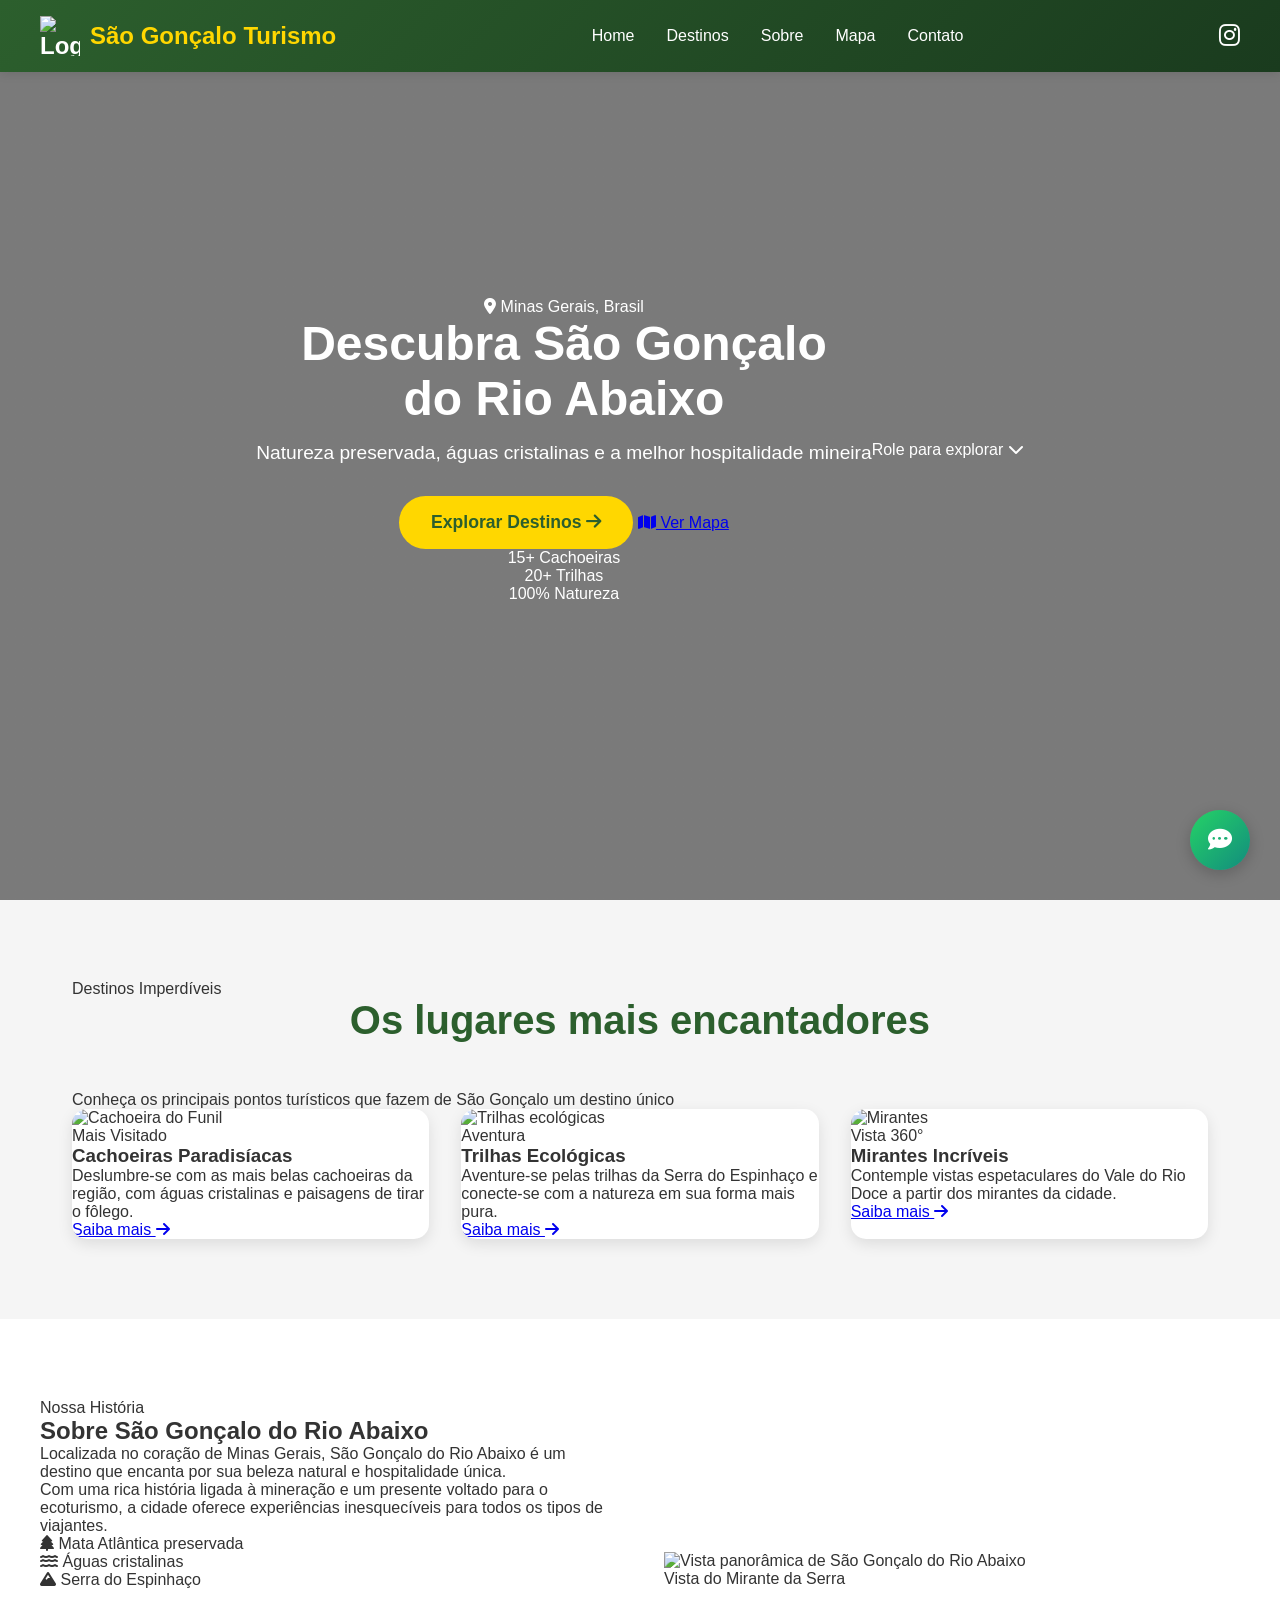
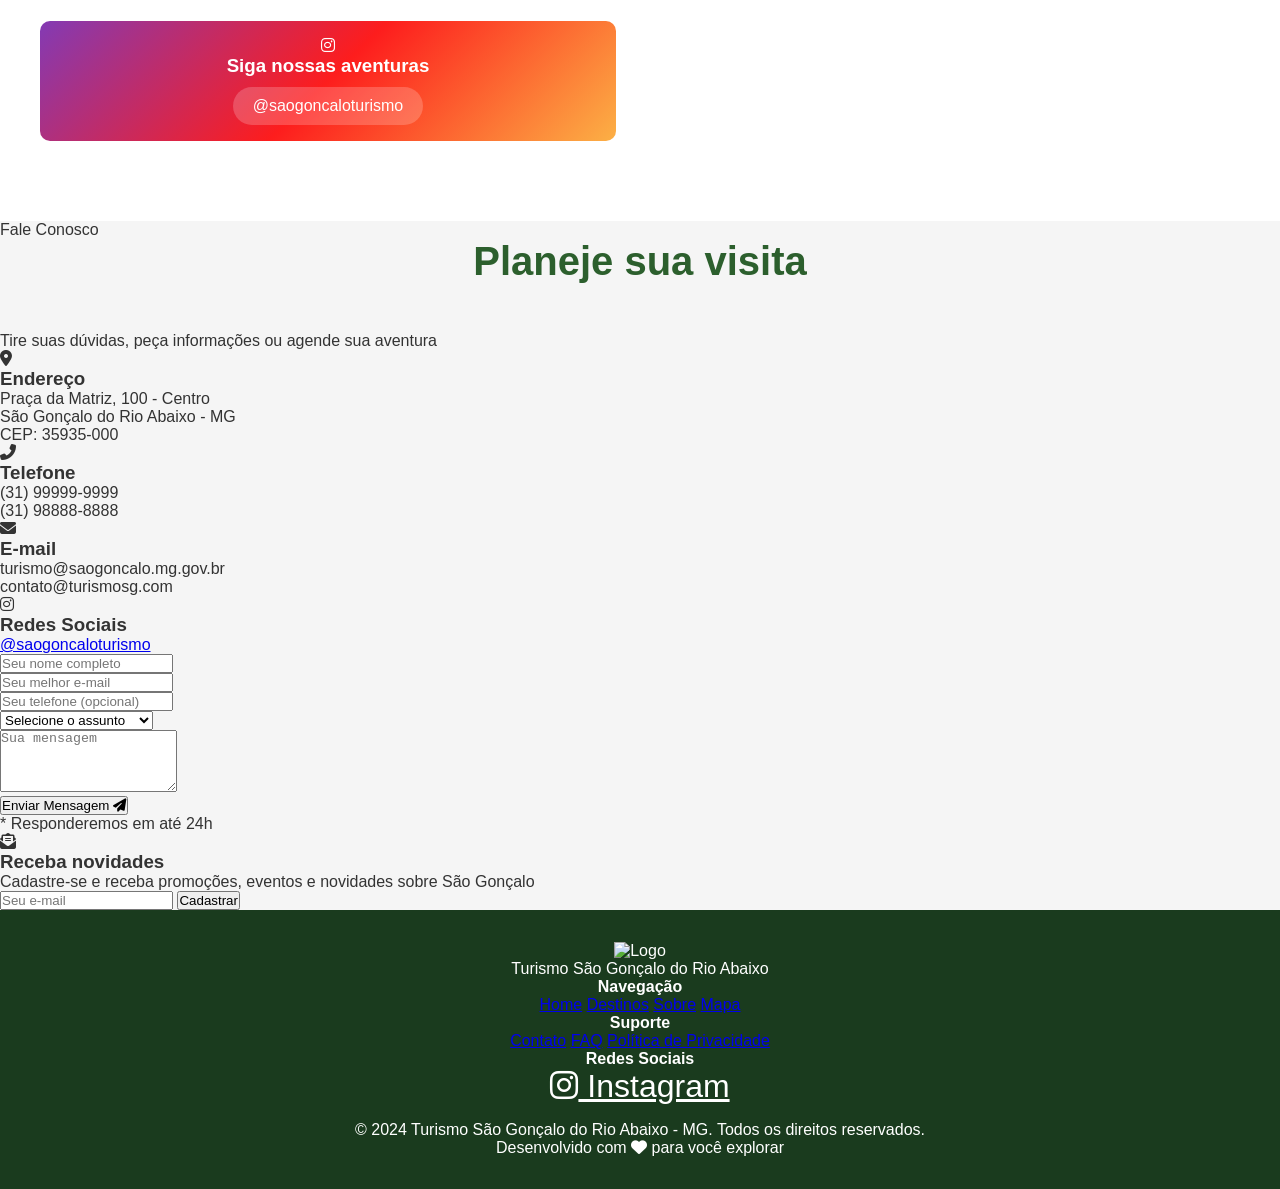
==== index.htm @ 4ec66dd4 "Add files via upload" ====
<!DOCTYPE html>
<html lang="pt-br">
<head>
    <meta charset="UTF-8">
    <meta name="viewport" content="width=device-width, initial-scale=1.0, viewport-fit=cover">
    
    <!-- SEO - Meta Tags -->
    <title>São Gonçalo do Rio Abaixo - Turismo, Natureza e Aventura em Minas Gerais</title>
    <meta name="description" content="Descubra São Gonçalo do Rio Abaixo - um paraíso escondido em Minas Gerais com cachoeiras cristalinas, trilhas ecológicas e hospitalidade mineira. Planeje sua visita!">
    <meta name="keywords" content="São Gonçalo do Rio Abaixo, turismo Minas Gerais, cachoeiras, ecoturismo, Serra do Espinhaço">
    <meta name="author" content="Turismo São Gonçalo">
    <meta name="robots" content="index, follow">
    
    <!-- Open Graph / Facebook -->
    <meta property="og:type" content="website">
    <meta property="og:url" content="https://turismo.saogoncalo.mg.gov.br">
    <meta property="og:title" content="São Gonçalo do Rio Abaixo - Turismo Oficial">
    <meta property="og:description" content="Descubra as belezas naturais de São Gonçalo do Rio Abaixo">
    <meta property="og:image" content="images/og-image.jpg">
    
    <!-- Twitter -->
    <meta property="twitter:card" content="summary_large_image">
    <meta property="twitter:url" content="https://turismo.saogoncalo.mg.gov.br">
    <meta property="twitter:title" content="São Gonçalo do Rio Abaixo - Turismo Oficial">
    <meta property="twitter:description" content="Descubra as belezas naturais de São Gonçalo do Rio Abaixo">
    <meta property="twitter:image" content="images/og-image.jpg">
    
    <!-- Preload de recursos importantes -->
    <link rel="preload" href="css/style.css" as="style">
    <link rel="preload" href="images/banner-principal.jpg" as="image">
    <link rel="preload" href="images/logo.png" as="image">
    
    <!-- CSS -->
    <link rel="stylesheet" href="css/style.css">
    
    <!-- Font Awesome -->
    <link rel="stylesheet" href="https://cdnjs.cloudflare.com/ajax/libs/font-awesome/6.4.0/css/all.min.css">
    
    <!-- Favicon -->
    <link rel="icon" type="image/png" href="images/favicon.png">
    <link rel="apple-touch-icon" href="images/apple-touch-icon.png">
    
    <!-- Prefetch para página de mapa -->
    <link rel="prefetch" href="pages/mapa.html">
</head>
<body>

    <!-- ========== BOTÃO DO CHAT BOT ========== -->
    <button id="chatButton" class="chat-button" aria-label="Abrir chat de atendimento" title="Atendimento Turístico">
        <i class="fas fa-comment-dots" aria-hidden="true"></i>
        <span class="notification-badge" id="chatNotification" style="display: none;">1</span>
    </button>

    <!-- ========== MODAL DO CHAT ========== -->
    <div id="chatModal" class="chat-modal" role="dialog" aria-label="Chat de atendimento turístico" aria-hidden="true">
        <div class="chat-container">
            <div class="chat-header">
                <h3>
                    <i class="fas fa-headset" aria-hidden="true"></i>
                    Atendimento Turístico
                </h3>
                <button class="close-chat" aria-label="Fechar chat">&times;</button>
            </div>
            <div class="chat-messages" id="chatMessages">
                <div class="message bot">
                    <div class="message-avatar">
                        <i class="fas fa-robot"></i>
                    </div>
                    <div class="message-content">
                        <strong>Assistente Turístico</strong>
                        <p>Olá! 👋 Sou o assistente virtual de turismo de São Gonçalo do Rio Abaixo.</p>
                        <p>Posso ajudar com:<br>
                        🏞️ Cachoeiras<br>
                        🥾 Trilhas<br>
                        🏨 Hospedagem<br>
                        🗺️ Mapa interativo<br>
                        📍 Eventos locais</p>
                        <p>Como posso ajudar você hoje?</p>
                    </div>
                </div>
            </div>
            <div class="chat-input">
                <input type="text" id="chatInput" placeholder="Digite sua mensagem..." aria-label="Digite sua mensagem">
                <button id="sendMessage" aria-label="Enviar mensagem">
                    <i class="fas fa-paper-plane" aria-hidden="true"></i>
                </button>
            </div>
        </div>
    </div>

    <!-- ========== NAVBAR ========== -->
    <nav class="navbar" aria-label="Menu principal">
        <div class="nav-container">
            <div class="logo">
                <img src="images/logo.png" alt="Logo São Gonçalo Turismo" class="logo-img" width="40" height="40" loading="eager">
                <span>São Gonçalo <span>Turismo</span></span>
            </div>
            <div class="nav-links">
                <a href="#home" aria-label="Ir para início">Home</a>
                <a href="#destinos" aria-label="Ver destinos turísticos">Destinos</a>
                <a href="#sobre" aria-label="Sobre a cidade">Sobre</a>
                <a href="pages/mapa.html" aria-label="Ver mapa interativo">Mapa</a>
                <a href="#contato" aria-label="Entrar em contato">Contato</a>
            </div>
            <a href="https://www.instagram.com/saogoncaloturismo" target="_blank" rel="noopener noreferrer" class="instagram-link" aria-label="Instagram">
                <i class="fab fa-instagram" aria-hidden="true"></i>
            </a>
        </div>
    </nav>

    <!-- ========== HERO SECTION ========== -->
    <section id="home" class="hero">
        <div class="hero-overlay"></div>
        <div class="hero-content">
            <div class="hero-badge">
                <i class="fas fa-map-marker-alt"></i> Minas Gerais, Brasil
            </div>
            <h1>Descubra São Gonçalo <br><span class="highlight">do Rio Abaixo</span></h1>
            <p>Natureza preservada, águas cristalinas e a melhor hospitalidade mineira</p>
            <div class="hero-buttons">
                <button class="cta-button" onclick="document.getElementById('destinos').scrollIntoView({behavior: 'smooth'})">
                    Explorar Destinos <i class="fas fa-arrow-right"></i>
                </button>
                <a href="pages/mapa.html" class="cta-button-secondary">
                    <i class="fas fa-map"></i> Ver Mapa
                </a>
            </div>
            <div class="hero-stats">
                <div class="stat">
                    <span class="stat-number">15+</span>
                    <span class="stat-label">Cachoeiras</span>
                </div>
                <div class="stat">
                    <span class="stat-number">20+</span>
                    <span class="stat-label">Trilhas</span>
                </div>
                <div class="stat">
                    <span class="stat-number">100%</span>
                    <span class="stat-label">Natureza</span>
                </div>
            </div>
        </div>
        <div class="scroll-indicator">
            <span>Role para explorar</span>
            <i class="fas fa-chevron-down"></i>
        </div>
    </section>

    <!-- ========== DESTINOS SECTION ========== -->
    <section id="destinos" class="destinos">
        <div class="section-header">
            <span class="section-subtitle">Destinos Imperdíveis</span>
            <h2 class="section-title">Os lugares mais <span class="highlight">encantadores</span></h2>
            <p class="section-description">Conheça os principais pontos turísticos que fazem de São Gonçalo um destino único</p>
        </div>
        <div class="cards-container">
            <div class="card" data-aos="fade-up">
                <div class="card-image">
                    <img src="images/cachoeira.jpg" alt="Cachoeira do Funil" loading="lazy">
                    <div class="card-badge">Mais Visitado</div>
                </div>
                <div class="card-content">
                    <h3>Cachoeiras Paradisíacas</h3>
                    <p>Deslumbre-se com as mais belas cachoeiras da região, com águas cristalinas e paisagens de tirar o fôlego.</p>
                    <div class="card-footer">
                        <a href="#" class="card-link">Saiba mais <i class="fas fa-arrow-right"></i></a>
                    </div>
                </div>
            </div>
            <div class="card" data-aos="fade-up" data-aos-delay="100">
                <div class="card-image">
                    <img src="images/trilha.jpg" alt="Trilhas ecológicas" loading="lazy">
                    <div class="card-badge">Aventura</div>
                </div>
                <div class="card-content">
                    <h3>Trilhas Ecológicas</h3>
                    <p>Aventure-se pelas trilhas da Serra do Espinhaço e conecte-se com a natureza em sua forma mais pura.</p>
                    <div class="card-footer">
                        <a href="#" class="card-link">Saiba mais <i class="fas fa-arrow-right"></i></a>
                    </div>
                </div>
            </div>
            <div class="card" data-aos="fade-up" data-aos-delay="200">
                <div class="card-image">
                    <img src="images/mirante.jpg" alt="Mirantes" loading="lazy">
                    <div class="card-badge">Vista 360°</div>
                </div>
                <div class="card-content">
                    <h3>Mirantes Incríveis</h3>
                    <p>Contemple vistas espetaculares do Vale do Rio Doce a partir dos mirantes da cidade.</p>
                    <div class="card-footer">
                        <a href="#" class="card-link">Saiba mais <i class="fas fa-arrow-right"></i></a>
                    </div>
                </div>
            </div>
        </div>
    </section>

    <!-- ========== SOBRE SECTION ========== -->
    <section id="sobre" class="sobre">
        <div class="sobre-container">
            <div class="sobre-content" data-aos="fade-right">
                <span class="section-subtitle">Nossa História</span>
                <h2>Sobre São Gonçalo <span class="highlight">do Rio Abaixo</span></h2>
                <p>Localizada no coração de Minas Gerais, São Gonçalo do Rio Abaixo é um destino que encanta por sua beleza natural e hospitalidade única.</p>
                <p>Com uma rica história ligada à mineração e um presente voltado para o ecoturismo, a cidade oferece experiências inesquecíveis para todos os tipos de viajantes.</p>
                <div class="sobre-features">
                    <div class="feature">
                        <i class="fas fa-tree"></i>
                        <span>Mata Atlântica preservada</span>
                    </div>
                    <div class="feature">
                        <i class="fas fa-water"></i>
                        <span>Águas cristalinas</span>
                    </div>
                    <div class="feature">
                        <i class="fas fa-mountain"></i>
                        <span>Serra do Espinhaço</span>
                    </div>
                </div>
                <div class="instagram-feed">
                    <i class="fab fa-instagram"></i>
                    <div>
                        <h3>Siga nossas aventuras</h3>
                        <a href="https://www.instagram.com/saogoncaloturismo" target="_blank" rel="noopener noreferrer" class="insta-follow">
                            @saogoncaloturismo
                        </a>
                    </div>
                </div>
            </div>
            <div class="sobre-image" data-aos="fade-left">
                <img src="images/sobre.jpg" alt="Vista panorâmica de São Gonçalo do Rio Abaixo" loading="lazy">
                <div class="image-caption">Vista do Mirante da Serra</div>
            </div>
        </div>
    </section>

    <!-- ========== CONTATO SECTION ========== -->
    <section id="contato" class="contato">
        <div class="section-header">
            <span class="section-subtitle">Fale Conosco</span>
            <h2 class="section-title">Planeje sua <span class="highlight">visita</span></h2>
            <p class="section-description">Tire suas dúvidas, peça informações ou agende sua aventura</p>
        </div>
        <div class="contato-grid">
            <div class="info-contato" data-aos="fade-right">
                <div class="info-card">
                    <i class="fas fa-map-marker-alt"></i>
                    <div>
                        <h3>Endereço</h3>
                        <p>Praça da Matriz, 100 - Centro<br>São Gonçalo do Rio Abaixo - MG<br>CEP: 35935-000</p>
                    </div>
                </div>
                <div class="info-card">
                    <i class="fas fa-phone-alt"></i>
                    <div>
                        <h3>Telefone</h3>
                        <p>(31) 99999-9999<br>(31) 98888-8888</p>
                    </div>
                </div>
                <div class="info-card">
                    <i class="fas fa-envelope"></i>
                    <div>
                        <h3>E-mail</h3>
                        <p>turismo@saogoncalo.mg.gov.br<br>contato@turismosg.com</p>
                    </div>
                </div>
                <div class="info-card">
                    <i class="fab fa-instagram"></i>
                    <div>
                        <h3>Redes Sociais</h3>
                        <a href="https://www.instagram.com/saogoncaloturismo" target="_blank" rel="noopener noreferrer">@saogoncaloturismo</a>
                    </div>
                </div>
            </div>
            <form class="contato-form" id="contactForm" data-aos="fade-left">
                <div class="form-group">
                    <input type="text" id="nome" placeholder="Seu nome completo" required aria-label="Seu nome">
                </div>
                <div class="form-group">
                    <input type="email" id="email" placeholder="Seu melhor e-mail" required aria-label="Seu e-mail">
                </div>
                <div class="form-group">
                    <input type="tel" id="telefone" placeholder="Seu telefone (opcional)" aria-label="Seu telefone">
                </div>
                <div class="form-group">
                    <select id="assunto" aria-label="Assunto da mensagem">
                        <option value="">Selecione o assunto</option>
                        <option value="informacoes">Informações turísticas</option>
                        <option value="hospedagem">Hospedagem</option>
                        <option value="eventos">Eventos</option>
                        <option value="outros">Outros</option>
                    </select>
                </div>
                <div class="form-group">
                    <textarea id="mensagem" rows="4" placeholder="Sua mensagem" required aria-label="Sua mensagem"></textarea>
                </div>
                <button type="submit" class="submit-btn">
                    Enviar Mensagem <i class="fas fa-paper-plane"></i>
                </button>
                <p class="form-note">* Responderemos em até 24h</p>
            </form>
        </div>
    </section>

    <!-- ========== NEWSLETTER SECTION ========== -->
    <section class="newsletter">
        <div class="newsletter-container">
            <div class="newsletter-content">
                <i class="fas fa-envelope-open-text"></i>
                <h3>Receba novidades</h3>
                <p>Cadastre-se e receba promoções, eventos e novidades sobre São Gonçalo</p>
                <form id="newsletterForm" class="newsletter-form">
                    <input type="email" placeholder="Seu e-mail" required>
                    <button type="submit">Cadastrar</button>
                </form>
            </div>
        </div>
    </section>

    <!-- ========== FOOTER ========== -->
    <footer class="footer">
        <div class="footer-container">
            <div class="footer-brand">
                <img src="images/logo.png" alt="Logo" class="footer-logo">
                <p>Turismo São Gonçalo do Rio Abaixo</p>
            </div>
            <div class="footer-links">
                <div class="footer-column">
                    <h4>Navegação</h4>
                    <a href="#home">Home</a>
                    <a href="#destinos">Destinos</a>
                    <a href="#sobre">Sobre</a>
                    <a href="pages/mapa.html">Mapa</a>
                </div>
                <div class="footer-column">
                    <h4>Suporte</h4>
                    <a href="#contato">Contato</a>
                    <a href="#">FAQ</a>
                    <a href="#">Política de Privacidade</a>
                </div>
                <div class="footer-column">
                    <h4>Redes Sociais</h4>
                    <div class="social-links">
                        <a href="https://www.instagram.com/saogoncaloturismo" target="_blank" rel="noopener noreferrer">
                            <i class="fab fa-instagram"></i> Instagram
                        </a>
                    </div>
                </div>
            </div>
        </div>
        <div class="footer-bottom">
            <p>&copy; 2024 Turismo São Gonçalo do Rio Abaixo - MG. Todos os direitos reservados.</p>
            <p>Desenvolvido com <i class="fas fa-heart"></i> para você explorar</p>
        </div>
    </footer>

    <!-- Scripts -->
    <script src="js/main.js"></script>
    <script src="js/chat.js"></script>
    
    <!-- Adiciona suporte para animações -->
    <script>
        // Simple AOS implementation
        const observerOptions = {
            threshold: 0.1,
            rootMargin: '0px 0px -50px 0px'
        };
        
        const observer = new IntersectionObserver((entries) => {
            entries.forEach(entry => {
                if(entry.isIntersecting) {
                    entry.target.classList.add('animated');
                    observer.unobserve(entry.target);
                }
            });
        }, observerOptions);
        
        document.querySelectorAll('[data-aos]').forEach(el => {
            observer.observe(el);
        });
    </script>
</body>
</html>
---- css/style.css ----
* {
    margin: 0;
    padding: 0;
    box-sizing: border-box;
}

body {
    font-family: 'Segoe UI', Tahoma, Geneva, Verdana, sans-serif;
    background-color: #f5f5f5;
    color: #333;
}

/* Botão Chat */
.chat-button {
    position: fixed;
    bottom: 30px;
    right: 30px;
    width: 60px;
    height: 60px;
    border-radius: 50%;
    background: linear-gradient(135deg, #25d366, #128c7e);
    border: none;
    cursor: pointer;
    box-shadow: 0 4px 15px rgba(0,0,0,0.2);
    z-index: 1000;
    transition: transform 0.3s;
    color: white;
    font-size: 24px;
}

.chat-button:hover {
    transform: scale(1.1);
}

/* Modal Chat */
.chat-modal {
    display: none;
    position: fixed;
    bottom: 100px;
    right: 30px;
    width: 350px;
    height: 500px;
    background: white;
    border-radius: 15px;
    box-shadow: 0 5px 25px rgba(0,0,0,0.2);
    z-index: 1001;
    flex-direction: column;
    overflow: hidden;
}

.chat-modal.active {
    display: flex;
}

.chat-container {
    display: flex;
    flex-direction: column;
    height: 100%;
}

.chat-header {
    background: linear-gradient(135deg, #2c5f2d, #1a3b1e);
    color: white;
    padding: 15px;
    display: flex;
    justify-content: space-between;
    align-items: center;
}

.close-chat {
    background: none;
    border: none;
    color: white;
    font-size: 24px;
    cursor: pointer;
}

.chat-messages {
    flex: 1;
    padding: 15px;
    overflow-y: auto;
    background: #f9f9f9;
}

.message {
    margin-bottom: 10px;
    padding: 10px;
    border-radius: 10px;
    max-width: 80%;
}

.message.bot {
    background: #e3f2fd;
    align-self: flex-start;
}

.message.user {
    background: #2c5f2d;
    color: white;
    align-self: flex-end;
    margin-left: auto;
}

.chat-input {
    padding: 15px;
    display: flex;
    gap: 10px;
    border-top: 1px solid #ddd;
}

.chat-input input {
    flex: 1;
    padding: 10px;
    border: 1px solid #ddd;
    border-radius: 5px;
}

.chat-input button {
    background: #2c5f2d;
    color: white;
    border: none;
    padding: 10px 15px;
    border-radius: 5px;
    cursor: pointer;
}

/* Navbar */
.navbar {
    background: linear-gradient(135deg, #2c5f2d, #1a3b1e);
    padding: 1rem 2rem;
    position: fixed;
    width: 100%;
    top: 0;
    z-index: 1000;
    box-shadow: 0 2px 10px rgba(0,0,0,0.1);
}

.nav-container {
    max-width: 1200px;
    margin: 0 auto;
    display: flex;
    justify-content: space-between;
    align-items: center;
}

.logo {
    display: flex;
    align-items: center;
    gap: 10px;
    color: white;
    font-size: 1.5rem;
    font-weight: bold;
}

.logo-img {
    height: 40px;
    width: auto;
}

.logo span {
    color: #ffd700;
}

.nav-links {
    display: flex;
    gap: 2rem;
}

.nav-links a {
    color: white;
    text-decoration: none;
    transition: color 0.3s;
}

.nav-links a:hover {
    color: #ffd700;
}

.instagram-link {
    color: white;
    font-size: 1.5rem;
    transition: color 0.3s;
}

.instagram-link:hover {
    color: #e4405f;
}

/* Hero Section */
.hero {
    height: 100vh;
    background: linear-gradient(rgba(0,0,0,0.5), rgba(0,0,0,0.5)), url('../images/banner-principal.jpg');
    background-size: cover;
    background-position: center;
    display: flex;
    align-items: center;
    justify-content: center;
    text-align: center;
    color: white;
}

.hero-content h1 {
    font-size: 3rem;
    margin-bottom: 1rem;
    animation: fadeInUp 1s;
}

.hero-content p {
    font-size: 1.2rem;
    margin-bottom: 2rem;
    animation: fadeInUp 1s 0.3s backwards;
}

.cta-button {
    background-color: #ffd700;
    color: #2c5f2d;
    padding: 1rem 2rem;
    border: none;
    border-radius: 50px;
    font-size: 1.1rem;
    font-weight: bold;
    cursor: pointer;
    transition: transform 0.3s;
    animation: fadeInUp 1s 0.6s backwards;
}

.cta-button:hover {
    transform: scale(1.05);
}

/* Destinos Section */
.destinos {
    padding: 5rem 2rem;
    max-width: 1200px;
    margin: 0 auto;
}

.section-title {
    text-align: center;
    font-size: 2.5rem;
    margin-bottom: 3rem;
    color: #2c5f2d;
}

.cards-container {
    display: grid;
    grid-template-columns: repeat(auto-fit, minmax(300px, 1fr));
    gap: 2rem;
}

.card {
    background: white;
    border-radius: 15px;
    overflow: hidden;
    box-shadow: 0 5px 15px rgba(0,0,0,0.1);
    transition: transform 0.3s;
}

.card:hover {
    transform: translateY(-5px);
}

.card img {
    width: 100%;
    height: 200px;
    object-fit: cover;
}

/* Sobre Section */
.sobre {
    background-color: #fff;
    padding: 5rem 2rem;
}

.sobre-container {
    max-width: 1200px;
    margin: 0 auto;
    display: grid;
    grid-template-columns: 1fr 1fr;
    gap: 3rem;
    align-items: center;
}

.instagram-feed {
    margin-top: 2rem;
    padding: 1rem;
    background: linear-gradient(135deg, #833ab4, #fd1d1d, #fcb045);
    border-radius: 10px;
    color: white;
    text-align: center;
}

.insta-follow {
    display: inline-block;
    color: white;
    text-decoration: none;
    padding: 10px 20px;
    background: rgba(255,255,255,0.2);
    border-radius: 50px;
    margin-top: 10px;
    transition: all 0.3s;
}

.insta-follow:hover {
    background: rgba(255,255,255,0.3);
    transform: scale(1.05);
}

/* Footer */
.footer {
    background-color: #1a3b1e;
    color: white;
    text-align: center;
    padding: 2rem;
}

.social-links {
    margin-bottom: 1rem;
}

.social-links a {
    color: white;
    font-size: 2rem;
    margin: 0 10px;
    transition: color 0.3s;
}

.social-links a:hover {
    color: #e4405f;
}

/* Animações */
@keyframes fadeInUp {
    from {
        opacity: 0;
        transform: translateY(30px);
    }
    to {
        opacity: 1;
        transform: translateY(0);
    }
}

/* Responsive */
@media (max-width: 768px) {
    .nav-links {
        display: none;
    }
    
    .hero-content h1 {
        font-size: 2rem;
    }
    
    .sobre-container {
        grid-template-columns: 1fr;
    }
    
    .cards-container {
        grid-template-columns: 1fr;
    }
    
    .chat-modal {
        width: 90%;
        right: 5%;
        left: 5%;
    }
}
---- css/style.css ----
* {
    margin: 0;
    padding: 0;
    box-sizing: border-box;
}

body {
    font-family: 'Segoe UI', Tahoma, Geneva, Verdana, sans-serif;
    background-color: #f5f5f5;
    color: #333;
}

/* Botão Chat */
.chat-button {
    position: fixed;
    bottom: 30px;
    right: 30px;
    width: 60px;
    height: 60px;
    border-radius: 50%;
    background: linear-gradient(135deg, #25d366, #128c7e);
    border: none;
    cursor: pointer;
    box-shadow: 0 4px 15px rgba(0,0,0,0.2);
    z-index: 1000;
    transition: transform 0.3s;
    color: white;
    font-size: 24px;
}

.chat-button:hover {
    transform: scale(1.1);
}

/* Modal Chat */
.chat-modal {
    display: none;
    position: fixed;
    bottom: 100px;
    right: 30px;
    width: 350px;
    height: 500px;
    background: white;
    border-radius: 15px;
    box-shadow: 0 5px 25px rgba(0,0,0,0.2);
    z-index: 1001;
    flex-direction: column;
    overflow: hidden;
}

.chat-modal.active {
    display: flex;
}

.chat-container {
    display: flex;
    flex-direction: column;
    height: 100%;
}

.chat-header {
    background: linear-gradient(135deg, #2c5f2d, #1a3b1e);
    color: white;
    padding: 15px;
    display: flex;
    justify-content: space-between;
    align-items: center;
}

.close-chat {
    background: none;
    border: none;
    color: white;
    font-size: 24px;
    cursor: pointer;
}

.chat-messages {
    flex: 1;
    padding: 15px;
    overflow-y: auto;
    background: #f9f9f9;
}

.message {
    margin-bottom: 10px;
    padding: 10px;
    border-radius: 10px;
    max-width: 80%;
}

.message.bot {
    background: #e3f2fd;
    align-self: flex-start;
}

.message.user {
    background: #2c5f2d;
    color: white;
    align-self: flex-end;
    margin-left: auto;
}

.chat-input {
    padding: 15px;
    display: flex;
    gap: 10px;
    border-top: 1px solid #ddd;
}

.chat-input input {
    flex: 1;
    padding: 10px;
    border: 1px solid #ddd;
    border-radius: 5px;
}

.chat-input button {
    background: #2c5f2d;
    color: white;
    border: none;
    padding: 10px 15px;
    border-radius: 5px;
    cursor: pointer;
}

/* Navbar */
.navbar {
    background: linear-gradient(135deg, #2c5f2d, #1a3b1e);
    padding: 1rem 2rem;
    position: fixed;
    width: 100%;
    top: 0;
    z-index: 1000;
    box-shadow: 0 2px 10px rgba(0,0,0,0.1);
}

.nav-container {
    max-width: 1200px;
    margin: 0 auto;
    display: flex;
    justify-content: space-between;
    align-items: center;
}

.logo {
    display: flex;
    align-items: center;
    gap: 10px;
    color: white;
    font-size: 1.5rem;
    font-weight: bold;
}

.logo-img {
    height: 40px;
    width: auto;
}

.logo span {
    color: #ffd700;
}

.nav-links {
    display: flex;
    gap: 2rem;
}

.nav-links a {
    color: white;
    text-decoration: none;
    transition: color 0.3s;
}

.nav-links a:hover {
    color: #ffd700;
}

.instagram-link {
    color: white;
    font-size: 1.5rem;
    transition: color 0.3s;
}

.instagram-link:hover {
    color: #e4405f;
}

/* Hero Section */
.hero {
    height: 100vh;
    background: linear-gradient(rgba(0,0,0,0.5), rgba(0,0,0,0.5)), url('../images/banner-principal.jpg');
    background-size: cover;
    background-position: center;
    display: flex;
    align-items: center;
    justify-content: center;
    text-align: center;
    color: white;
}

.hero-content h1 {
    font-size: 3rem;
    margin-bottom: 1rem;
    animation: fadeInUp 1s;
}

.hero-content p {
    font-size: 1.2rem;
    margin-bottom: 2rem;
    animation: fadeInUp 1s 0.3s backwards;
}

.cta-button {
    background-color: #ffd700;
    color: #2c5f2d;
    padding: 1rem 2rem;
    border: none;
    border-radius: 50px;
    font-size: 1.1rem;
    font-weight: bold;
    cursor: pointer;
    transition: transform 0.3s;
    animation: fadeInUp 1s 0.6s backwards;
}

.cta-button:hover {
    transform: scale(1.05);
}

/* Destinos Section */
.destinos {
    padding: 5rem 2rem;
    max-width: 1200px;
    margin: 0 auto;
}

.section-title {
    text-align: center;
    font-size: 2.5rem;
    margin-bottom: 3rem;
    color: #2c5f2d;
}

.cards-container {
    display: grid;
    grid-template-columns: repeat(auto-fit, minmax(300px, 1fr));
    gap: 2rem;
}

.card {
    background: white;
    border-radius: 15px;
    overflow: hidden;
    box-shadow: 0 5px 15px rgba(0,0,0,0.1);
    transition: transform 0.3s;
}

.card:hover {
    transform: translateY(-5px);
}

.card img {
    width: 100%;
    height: 200px;
    object-fit: cover;
}

/* Sobre Section */
.sobre {
    background-color: #fff;
    padding: 5rem 2rem;
}

.sobre-container {
    max-width: 1200px;
    margin: 0 auto;
    display: grid;
    grid-template-columns: 1fr 1fr;
    gap: 3rem;
    align-items: center;
}

.instagram-feed {
    margin-top: 2rem;
    padding: 1rem;
    background: linear-gradient(135deg, #833ab4, #fd1d1d, #fcb045);
    border-radius: 10px;
    color: white;
    text-align: center;
}

.insta-follow {
    display: inline-block;
    color: white;
    text-decoration: none;
    padding: 10px 20px;
    background: rgba(255,255,255,0.2);
    border-radius: 50px;
    margin-top: 10px;
    transition: all 0.3s;
}

.insta-follow:hover {
    background: rgba(255,255,255,0.3);
    transform: scale(1.05);
}

/* Footer */
.footer {
    background-color: #1a3b1e;
    color: white;
    text-align: center;
    padding: 2rem;
}

.social-links {
    margin-bottom: 1rem;
}

.social-links a {
    color: white;
    font-size: 2rem;
    margin: 0 10px;
    transition: color 0.3s;
}

.social-links a:hover {
    color: #e4405f;
}

/* Animações */
@keyframes fadeInUp {
    from {
        opacity: 0;
        transform: translateY(30px);
    }
    to {
        opacity: 1;
        transform: translateY(0);
    }
}

/* Responsive */
@media (max-width: 768px) {
    .nav-links {
        display: none;
    }
    
    .hero-content h1 {
        font-size: 2rem;
    }
    
    .sobre-container {
        grid-template-columns: 1fr;
    }
    
    .cards-container {
        grid-template-columns: 1fr;
    }
    
    .chat-modal {
        width: 90%;
        right: 5%;
        left: 5%;
    }
}
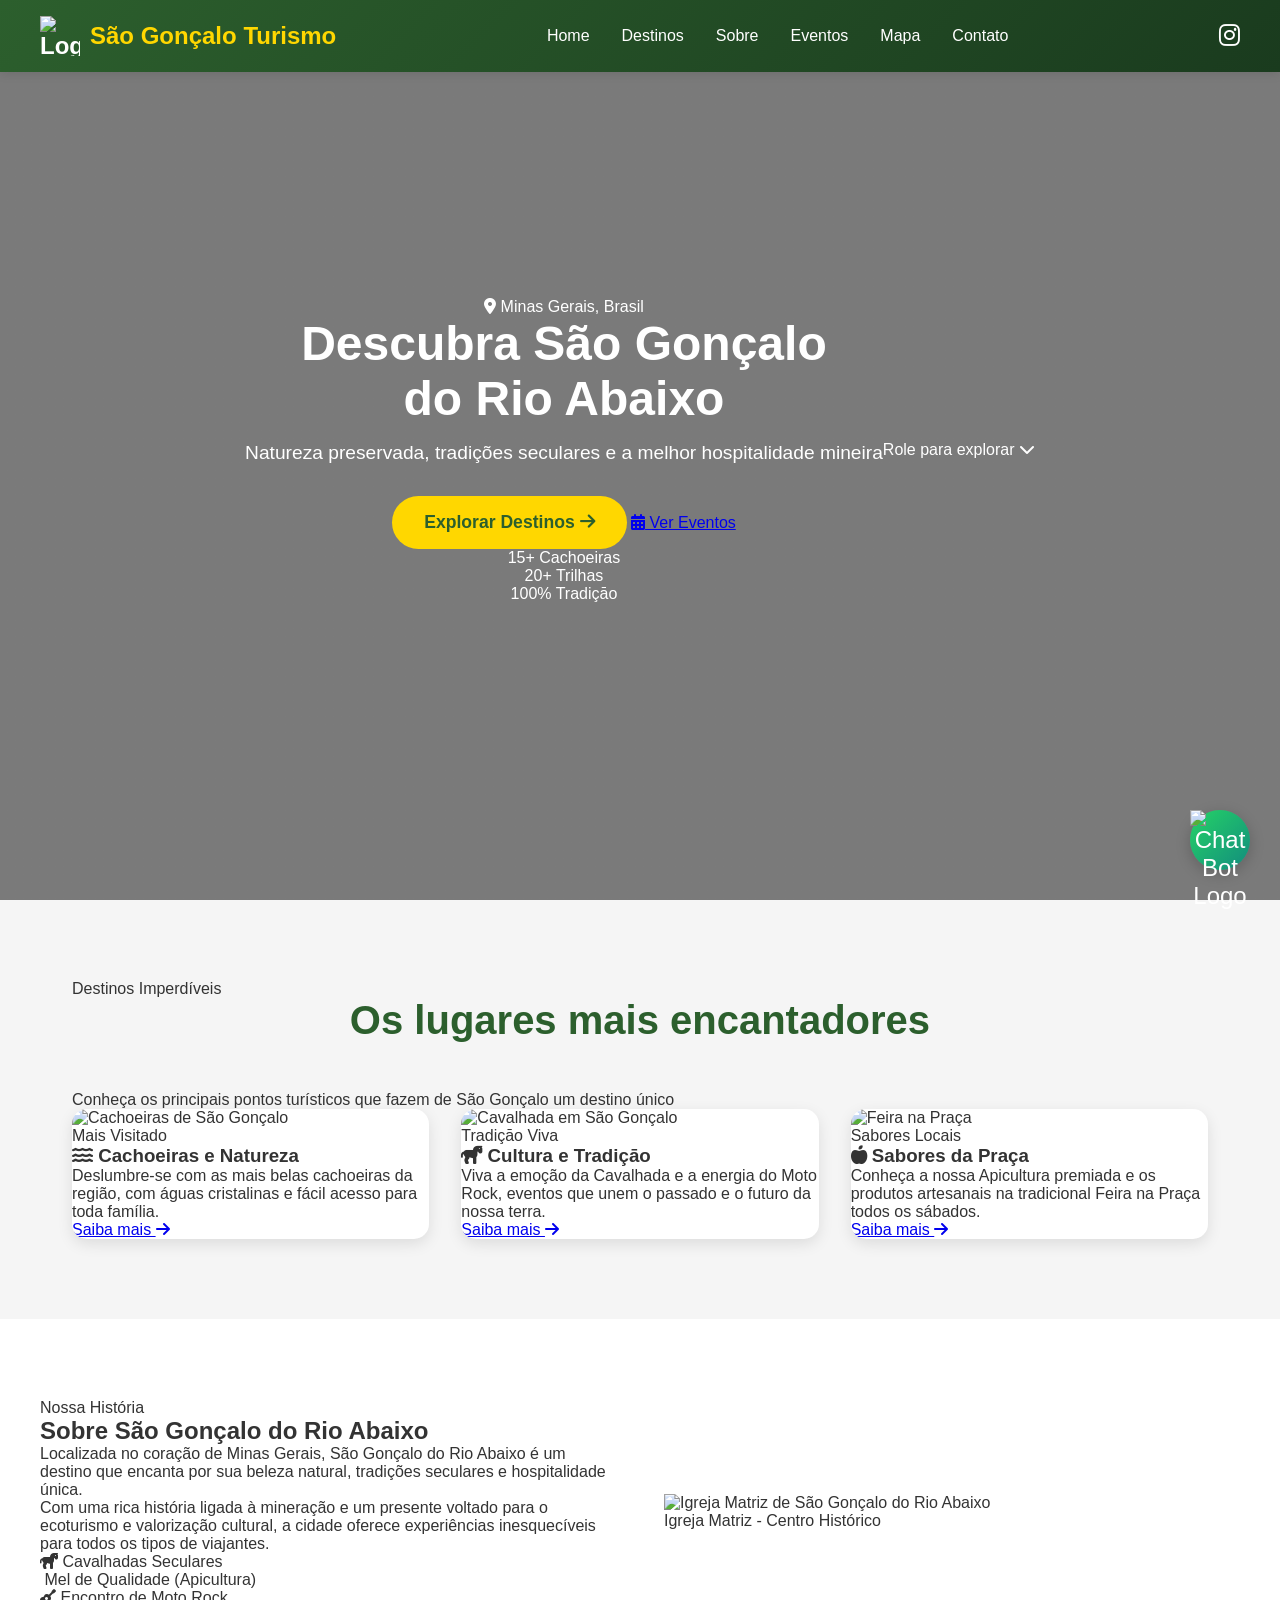
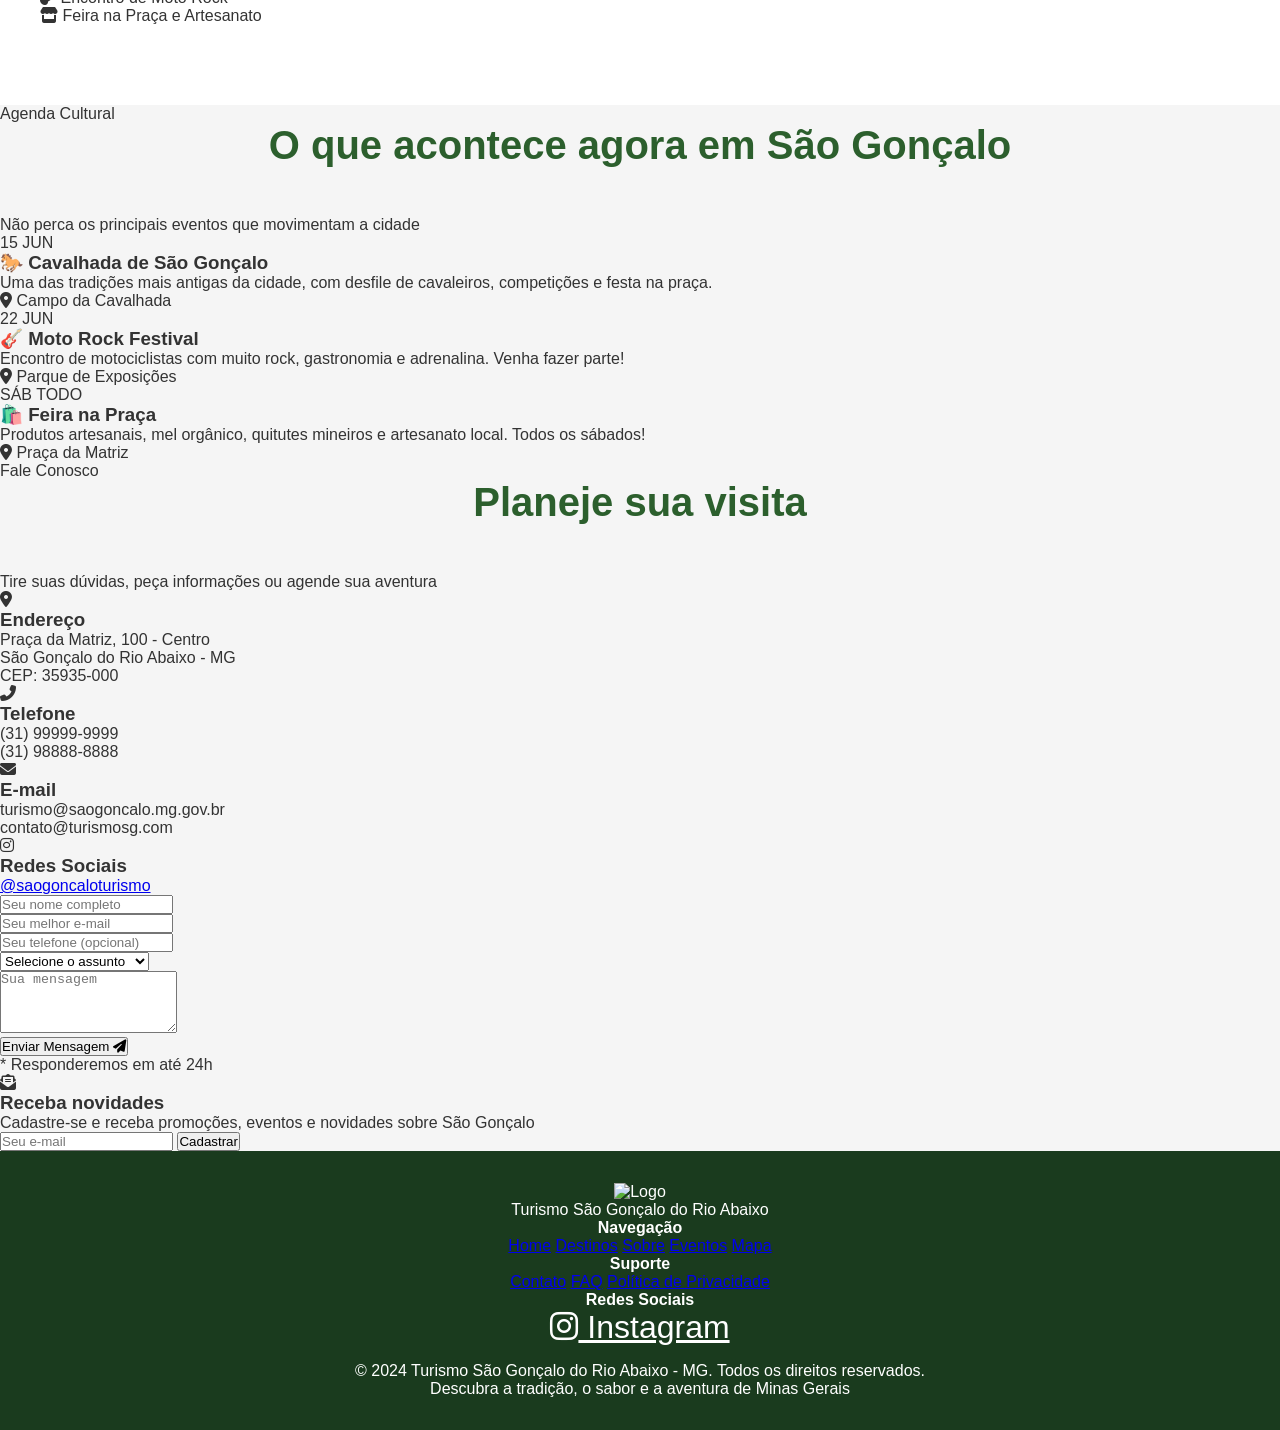
==== commit e8f53586: "index.htm" ====
--- a/index.htm
+++ b/index.htm
@@ -5,9 +5,9 @@
     <meta name="viewport" content="width=device-width, initial-scale=1.0, viewport-fit=cover">
     
     <!-- SEO - Meta Tags -->
-    <title>São Gonçalo do Rio Abaixo - Turismo, Natureza e Aventura em Minas Gerais</title>
-    <meta name="description" content="Descubra São Gonçalo do Rio Abaixo - um paraíso escondido em Minas Gerais com cachoeiras cristalinas, trilhas ecológicas e hospitalidade mineira. Planeje sua visita!">
-    <meta name="keywords" content="São Gonçalo do Rio Abaixo, turismo Minas Gerais, cachoeiras, ecoturismo, Serra do Espinhaço">
+    <title>São Gonçalo do Rio Abaixo - Turismo, Cultura e Tradição em Minas Gerais</title>
+    <meta name="description" content="Descubra São Gonçalo do Rio Abaixo - um paraíso escondido em Minas Gerais com cachoeiras cristalinas, Cavalhada tradicional, Apicultura premiada, Feira na Praça e Moto Rock. Planeje sua visita!">
+    <meta name="keywords" content="São Gonçalo do Rio Abaixo, turismo Minas Gerais, cachoeiras, Cavalhada, Apicultura, Feira na Praça, Moto Rock, ecoturismo, Serra do Espinhaço">
     <meta name="author" content="Turismo São Gonçalo">
     <meta name="robots" content="index, follow">
     
@@ -15,20 +15,20 @@
     <meta property="og:type" content="website">
     <meta property="og:url" content="https://turismo.saogoncalo.mg.gov.br">
     <meta property="og:title" content="São Gonçalo do Rio Abaixo - Turismo Oficial">
-    <meta property="og:description" content="Descubra as belezas naturais de São Gonçalo do Rio Abaixo">
+    <meta property="og:description" content="Descubra as belezas naturais, cultura e tradições de São Gonçalo do Rio Abaixo">
     <meta property="og:image" content="images/og-image.jpg">
     
     <!-- Twitter -->
     <meta property="twitter:card" content="summary_large_image">
     <meta property="twitter:url" content="https://turismo.saogoncalo.mg.gov.br">
     <meta property="twitter:title" content="São Gonçalo do Rio Abaixo - Turismo Oficial">
-    <meta property="twitter:description" content="Descubra as belezas naturais de São Gonçalo do Rio Abaixo">
+    <meta property="twitter:description" content="Descubra as belezas naturais, cultura e tradições de São Gonçalo do Rio Abaixo">
     <meta property="twitter:image" content="images/og-image.jpg">
     
     <!-- Preload de recursos importantes -->
     <link rel="preload" href="css/style.css" as="style">
     <link rel="preload" href="images/banner-principal.jpg" as="image">
-    <link rel="preload" href="images/logo.png" as="image">
+    <link rel="preload" href="assent/logo.png.jpg" as="image">
     
     <!-- CSS -->
     <link rel="stylesheet" href="css/style.css">
@@ -45,36 +45,46 @@
 </head>
 <body>
 
-    <!-- ========== BOTÃO DO CHAT BOT ========== -->
+    <!-- ========== BOTÃO DO CHAT BOT COM LOGO ========== -->
     <button id="chatButton" class="chat-button" aria-label="Abrir chat de atendimento" title="Atendimento Turístico">
-        <i class="fas fa-comment-dots" aria-hidden="true"></i>
+        <div class="chat-logo">
+            <img src="assent/chat-logo.jpg" alt="Chat Bot Logo" class="chat-logo-img">
+        </div>
         <span class="notification-badge" id="chatNotification" style="display: none;">1</span>
+        <div class="chat-pulse"></div>
     </button>
 
     <!-- ========== MODAL DO CHAT ========== -->
     <div id="chatModal" class="chat-modal" role="dialog" aria-label="Chat de atendimento turístico" aria-hidden="true">
         <div class="chat-container">
             <div class="chat-header">
-                <h3>
-                    <i class="fas fa-headset" aria-hidden="true"></i>
-                    Atendimento Turístico
-                </h3>
+                <div class="chat-header-info">
+                    <div class="chat-header-logo">
+                        <img src="images/chat-logo-small.png" alt="Logo">
+                    </div>
+                    <div>
+                        <h3>Atendimento Turístico</h3>
+                        <span class="chat-status">Online</span>
+                    </div>
+                </div>
                 <button class="close-chat" aria-label="Fechar chat">&times;</button>
             </div>
             <div class="chat-messages" id="chatMessages">
                 <div class="message bot">
                     <div class="message-avatar">
-                        <i class="fas fa-robot"></i>
+                        <img src="images/chat-logo-small.png" alt="Bot">
                     </div>
                     <div class="message-content">
                         <strong>Assistente Turístico</strong>
                         <p>Olá! 👋 Sou o assistente virtual de turismo de São Gonçalo do Rio Abaixo.</p>
                         <p>Posso ajudar com:<br>
                         🏞️ Cachoeiras<br>
-                        🥾 Trilhas<br>
+                        🐎 Cavalhada e Eventos<br>
+                        🐝 Apicultura e Mel<br>
+                        🎸 Moto Rock<br>
+                        🛍️ Feira na Praça<br>
                         🏨 Hospedagem<br>
-                        🗺️ Mapa interativo<br>
-                        📍 Eventos locais</p>
+                        🗺️ Mapa interativo</p>
                         <p>Como posso ajudar você hoje?</p>
                     </div>
                 </div>
@@ -99,6 +109,7 @@
                 <a href="#home" aria-label="Ir para início">Home</a>
                 <a href="#destinos" aria-label="Ver destinos turísticos">Destinos</a>
                 <a href="#sobre" aria-label="Sobre a cidade">Sobre</a>
+                <a href="#eventos" aria-label="Ver eventos">Eventos</a>
                 <a href="pages/mapa.html" aria-label="Ver mapa interativo">Mapa</a>
                 <a href="#contato" aria-label="Entrar em contato">Contato</a>
             </div>
@@ -116,13 +127,13 @@
                 <i class="fas fa-map-marker-alt"></i> Minas Gerais, Brasil
             </div>
             <h1>Descubra São Gonçalo <br><span class="highlight">do Rio Abaixo</span></h1>
-            <p>Natureza preservada, águas cristalinas e a melhor hospitalidade mineira</p>
+            <p>Natureza preservada, tradições seculares e a melhor hospitalidade mineira</p>
             <div class="hero-buttons">
                 <button class="cta-button" onclick="document.getElementById('destinos').scrollIntoView({behavior: 'smooth'})">
                     Explorar Destinos <i class="fas fa-arrow-right"></i>
                 </button>
-                <a href="pages/mapa.html" class="cta-button-secondary">
-                    <i class="fas fa-map"></i> Ver Mapa
+                <a href="#eventos" class="cta-button-secondary">
+                    <i class="fas fa-calendar-alt"></i> Ver Eventos
                 </a>
             </div>
             <div class="hero-stats">
@@ -136,7 +147,7 @@
                 </div>
                 <div class="stat">
                     <span class="stat-number">100%</span>
-                    <span class="stat-label">Natureza</span>
+                    <span class="stat-label">Tradiçāo</span>
                 </div>
             </div>
         </div>
@@ -156,12 +167,12 @@
         <div class="cards-container">
             <div class="card" data-aos="fade-up">
                 <div class="card-image">
-                    <img src="images/cachoeira.jpg" alt="Cachoeira do Funil" loading="lazy">
+                    <img src="images/cachoeira.jpg" alt="Cachoeiras de São Gonçalo" loading="lazy">
                     <div class="card-badge">Mais Visitado</div>
                 </div>
                 <div class="card-content">
-                    <h3>Cachoeiras Paradisíacas</h3>
-                    <p>Deslumbre-se com as mais belas cachoeiras da região, com águas cristalinas e paisagens de tirar o fôlego.</p>
+                    <h3><i class="fas fa-water"></i> Cachoeiras e Natureza</h3>
+                    <p>Deslumbre-se com as mais belas cachoeiras da região, com águas cristalinas e fácil acesso para toda família.</p>
                     <div class="card-footer">
                         <a href="#" class="card-link">Saiba mais <i class="fas fa-arrow-right"></i></a>
                     </div>
@@ -169,12 +180,12 @@
             </div>
             <div class="card" data-aos="fade-up" data-aos-delay="100">
                 <div class="card-image">
-                    <img src="images/trilha.jpg" alt="Trilhas ecológicas" loading="lazy">
-                    <div class="card-badge">Aventura</div>
+                    <img src="images/cavalhada.jpg" alt="Cavalhada em São Gonçalo" loading="lazy">
+                    <div class="card-badge">Tradiçāo Viva</div>
                 </div>
                 <div class="card-content">
-                    <h3>Trilhas Ecológicas</h3>
-                    <p>Aventure-se pelas trilhas da Serra do Espinhaço e conecte-se com a natureza em sua forma mais pura.</p>
+                    <h3><i class="fas fa-horse"></i> Cultura e Tradiçāo</h3>
+                    <p>Viva a emoção da Cavalhada e a energia do Moto Rock, eventos que unem o passado e o futuro da nossa terra.</p>
                     <div class="card-footer">
                         <a href="#" class="card-link">Saiba mais <i class="fas fa-arrow-right"></i></a>
                     </div>
@@ -182,12 +193,12 @@
             </div>
             <div class="card" data-aos="fade-up" data-aos-delay="200">
                 <div class="card-image">
-                    <img src="images/mirante.jpg" alt="Mirantes" loading="lazy">
-                    <div class="card-badge">Vista 360°</div>
+                    <img src="images/feira-praca.jpg" alt="Feira na Praça" loading="lazy">
+                    <div class="card-badge">Sabores Locais</div>
                 </div>
                 <div class="card-content">
-                    <h3>Mirantes Incríveis</h3>
-                    <p>Contemple vistas espetaculares do Vale do Rio Doce a partir dos mirantes da cidade.</p>
+                    <h3><i class="fas fa-apple-alt"></i> Sabores da Praça</h3>
+                    <p>Conheça a nossa Apicultura premiada e os produtos artesanais na tradicional Feira na Praça todos os sábados.</p>
                     <div class="card-footer">
                         <a href="#" class="card-link">Saiba mais <i class="fas fa-arrow-right"></i></a>
                     </div>
@@ -202,35 +213,80 @@
             <div class="sobre-content" data-aos="fade-right">
                 <span class="section-subtitle">Nossa História</span>
                 <h2>Sobre São Gonçalo <span class="highlight">do Rio Abaixo</span></h2>
-                <p>Localizada no coração de Minas Gerais, São Gonçalo do Rio Abaixo é um destino que encanta por sua beleza natural e hospitalidade única.</p>
-                <p>Com uma rica história ligada à mineração e um presente voltado para o ecoturismo, a cidade oferece experiências inesquecíveis para todos os tipos de viajantes.</p>
+                <p>Localizada no coração de Minas Gerais, São Gonçalo do Rio Abaixo é um destino que encanta por sua beleza natural, tradições seculares e hospitalidade única.</p>
+                <p>Com uma rica história ligada à mineração e um presente voltado para o ecoturismo e valorização cultural, a cidade oferece experiências inesquecíveis para todos os tipos de viajantes.</p>
                 <div class="sobre-features">
                     <div class="feature">
-                        <i class="fas fa-tree"></i>
-                        <span>Mata Atlântica preservada</span>
+                        <i class="fas fa-horse"></i>
+                        <span>Cavalhadas Seculares</span>
                     </div>
                     <div class="feature">
-                        <i class="fas fa-water"></i>
-                        <span>Águas cristalinas</span>
+                        <i class="fas fa-bee"></i>
+                        <span>Mel de Qualidade (Apicultura)</span>
                     </div>
                     <div class="feature">
-                        <i class="fas fa-mountain"></i>
-                        <span>Serra do Espinhaço</span>
-                    </div>
-                </div>
-                <div class="instagram-feed">
-                    <i class="fab fa-instagram"></i>
-                    <div>
-                        <h3>Siga nossas aventuras</h3>
-                        <a href="https://www.instagram.com/saogoncaloturismo" target="_blank" rel="noopener noreferrer" class="insta-follow">
-                            @saogoncaloturismo
-                        </a>
+                        <i class="fas fa-guitar"></i>
+                        <span>Encontro de Moto Rock</span>
+                    </div>
+                    <div class="feature">
+                        <i class="fas fa-store"></i>
+                        <span>Feira na Praça e Artesanato</span>
                     </div>
                 </div>
             </div>
             <div class="sobre-image" data-aos="fade-left">
-                <img src="images/sobre.jpg" alt="Vista panorâmica de São Gonçalo do Rio Abaixo" loading="lazy">
-                <div class="image-caption">Vista do Mirante da Serra</div>
+                <img src="images/igreja-matriz.jpg" alt="Igreja Matriz de São Gonçalo do Rio Abaixo" loading="lazy">
+                <div class="image-caption">Igreja Matriz - Centro Histórico</div>
+            </div>
+        </div>
+    </section>
+
+    <!-- ========== EVENTOS SECTION ========== -->
+    <section id="eventos" class="eventos">
+        <div class="section-header">
+            <span class="section-subtitle">Agenda Cultural</span>
+            <h2 class="section-title">O que acontece <span class="highlight">agora</span> em São Gonçalo</h2>
+            <p class="section-description">Não perca os principais eventos que movimentam a cidade</p>
+        </div>
+        <div class="eventos-container">
+            <div class="evento-card" data-aos="fade-up">
+                <div class="evento-data">
+                    <span class="evento-dia">15</span>
+                    <span class="evento-mes">JUN</span>
+                </div>
+                <div class="evento-info">
+                    <h3>🐎 Cavalhada de São Gonçalo</h3>
+                    <p>Uma das tradições mais antigas da cidade, com desfile de cavaleiros, competições e festa na praça.</p>
+                    <div class="evento-local">
+                        <i class="fas fa-map-marker-alt"></i> Campo da Cavalhada
+                    </div>
+                </div>
+            </div>
+            <div class="evento-card" data-aos="fade-up" data-aos-delay="100">
+                <div class="evento-data">
+                    <span class="evento-dia">22</span>
+                    <span class="evento-mes">JUN</span>
+                </div>
+                <div class="evento-info">
+                    <h3>🎸 Moto Rock Festival</h3>
+                    <p>Encontro de motociclistas com muito rock, gastronomia e adrenalina. Venha fazer parte!</p>
+                    <div class="evento-local">
+                        <i class="fas fa-map-marker-alt"></i> Parque de Exposições
+                    </div>
+                </div>
+            </div>
+            <div class="evento-card" data-aos="fade-up" data-aos-delay="200">
+                <div class="evento-data">
+                    <span class="evento-dia">SÁB</span>
+                    <span class="evento-mes">TODO</span>
+                </div>
+                <div class="evento-info">
+                    <h3>🛍️ Feira na Praça</h3>
+                    <p>Produtos artesanais, mel orgânico, quitutes mineiros e artesanato local. Todos os sábados!</p>
+                    <div class="evento-local">
+                        <i class="fas fa-map-marker-alt"></i> Praça da Matriz
+                    </div>
+                </div>
             </div>
         </div>
     </section>
@@ -286,9 +342,11 @@
                 <div class="form-group">
                     <select id="assunto" aria-label="Assunto da mensagem">
                         <option value="">Selecione o assunto</option>
-                        <option value="informacoes">Informações turísticas</option>
+                        <option value="cachoeiras">Cachoeiras e Trilhas</option>
+                        <option value="cavalhada">Cavalhada e Eventos</option>
+                        <option value="apicultura">Apicultura e Mel</option>
+                        <option value="feira">Feira na Praça</option>
                         <option value="hospedagem">Hospedagem</option>
-                        <option value="eventos">Eventos</option>
                         <option value="outros">Outros</option>
                     </select>
                 </div>
@@ -331,6 +389,7 @@
                     <a href="#home">Home</a>
                     <a href="#destinos">Destinos</a>
                     <a href="#sobre">Sobre</a>
+                    <a href="#eventos">Eventos</a>
                     <a href="pages/mapa.html">Mapa</a>
                 </div>
                 <div class="footer-column">
@@ -351,7 +410,7 @@
         </div>
         <div class="footer-bottom">
             <p>&copy; 2024 Turismo São Gonçalo do Rio Abaixo - MG. Todos os direitos reservados.</p>
-            <p>Desenvolvido com <i class="fas fa-heart"></i> para você explorar</p>
+            <p>Descubra a tradição, o sabor e a aventura de Minas Gerais</p>
         </div>
     </footer>
 
@@ -359,9 +418,126 @@
     <script src="js/main.js"></script>
     <script src="js/chat.js"></script>
     
+    <!-- Scripts para o chat com logo -->
+    <script>
+        // Chat Bot Funcionalidade com Logo
+        const chatButton = document.getElementById('chatButton');
+        const chatModal = document.getElementById('chatModal');
+        const closeChat = document.querySelector('.close-chat');
+        const sendButton = document.getElementById('sendMessage');
+        const chatInput = document.getElementById('chatInput');
+        const chatMessages = document.getElementById('chatMessages');
+
+        const botResponses = {
+            'ola': 'Olá! Como posso ajudar com turismo em São Gonçalo?',
+            'cachoeira': 'Temos várias cachoeiras incríveis! A Cachoeira do Funil é a mais famosa. Quer saber como chegar?',
+            'cavalhada': 'A Cavalhada é nossa tradição mais antiga! Acontece em junho. Quer mais informações sobre as datas?',
+            'moto rock': 'O Moto Rock Festival é um evento imperdível! Música, adrenalina e muita diversão. Vem aí!',
+            'apicultura': 'Nosso mel é premiado! Você encontra na Feira na Praça todos os sábados.',
+            'feira': 'A Feira na Praça acontece todos os sábados, das 8h às 14h, na Praça da Matriz.',
+            'evento': 'Temos Cavalhada, Moto Rock e Feira na Praça. Qual você gostaria de saber mais?',
+            'hotel': 'Temos pousadas aconchegantes. Recomendo a Pousada Recanto da Serra!',
+            'mapa': 'Clique no menu "Mapa" para ver todas as atrações da cidade!',
+            'default': 'Posso ajudar com: cachoeiras, Cavalhada, Moto Rock, Apicultura, Feira na Praça, hospedagem ou mapa.'
+        };
+
+        chatButton.addEventListener('click', () => chatModal.classList.add('active'));
+        closeChat.addEventListener('click', () => chatModal.classList.remove('active'));
+
+        function sendMessage() {
+            const message = chatInput.value.trim();
+            if(!message) return;
+            
+            addMessage(message, 'user');
+            chatInput.value = '';
+            
+            setTimeout(() => {
+                const response = getBotResponse(message.toLowerCase());
+                addMessage(response, 'bot');
+            }, 500);
+        }
+
+        function addMessage(text, sender) {
+            const messageDiv = document.createElement('div');
+            messageDiv.className = `message ${sender}`;
+            
+            if(sender === 'bot') {
+                messageDiv.innerHTML = `
+                    <div class="message-avatar">
+                        <img src="images/chat-logo-small.png" alt="Bot">
+                    </div>
+                    <div class="message-content">
+                        <strong>Assistente Turístico</strong>
+                        <p>${text}</p>
+                    </div>
+                `;
+            } else {
+                messageDiv.innerHTML = `
+                    <div class="message-content">
+                        <p>${text}</p>
+                    </div>
+                `;
+            }
+            
+            chatMessages.appendChild(messageDiv);
+            chatMessages.scrollTop = chatMessages.scrollHeight;
+        }
+
+        function getBotResponse(msg) {
+            for(const [key, response] of Object.entries(botResponses)) {
+                if(msg.includes(key)) return response;
+            }
+            return botResponses.default;
+        }
+
+        sendButton.addEventListener('click', sendMessage);
+        chatInput.addEventListener('keypress', (e) => e.key === 'Enter' && sendMessage());
+
+        document.addEventListener('click', (e) => {
+            if(!chatModal.contains(e.target) && !chatButton.contains(e.target) && chatModal.classList.contains('active')) {
+                chatModal.classList.remove('active');
+            }
+        });
+
+        // SMOOTH SCROLL
+        document.querySelectorAll('.nav-links a, .cta-button, .cta-button-secondary').forEach(link => {
+            link.addEventListener('click', function(e) {
+                const href = this.getAttribute('href');
+                if(href && href.startsWith('#')) {
+                    e.preventDefault();
+                    const target = document.getElementById(href.substring(1));
+                    target && target.scrollIntoView({ behavior: 'smooth' });
+                }
+            });
+        });
+
+        // FORM CONTATO
+        document.getElementById('contactForm')?.addEventListener('submit', function(e) {
+            e.preventDefault();
+            alert('Mensagem enviada com sucesso! Responderemos em até 24h.');
+            this.reset();
+        });
+
+        // NEWSLETTER
+        document.getElementById('newsletterForm')?.addEventListener('submit', function(e) {
+            e.preventDefault();
+            alert('Inscrição realizada! Você receberá nossas novidades.');
+            this.reset();
+        });
+
+        // SCROLL EFFECT NAVBAR
+        window.addEventListener('scroll', () => {
+            const navbar = document.querySelector('.navbar');
+            if(window.scrollY > 100) {
+                navbar.classList.add('scrolled');
+            } else {
+                navbar.classList.remove('scrolled');
+            }
+        });
+    </script>
+    
     <!-- Adiciona suporte para animações -->
     <script>
-        // Simple AOS implementation
         const observerOptions = {
             threshold: 0.1,
             rootMargin: '0px 0px -50px 0px'
@@ -381,4 +557,4 @@
         });
     </script>
 </body>
-</html>+</html>
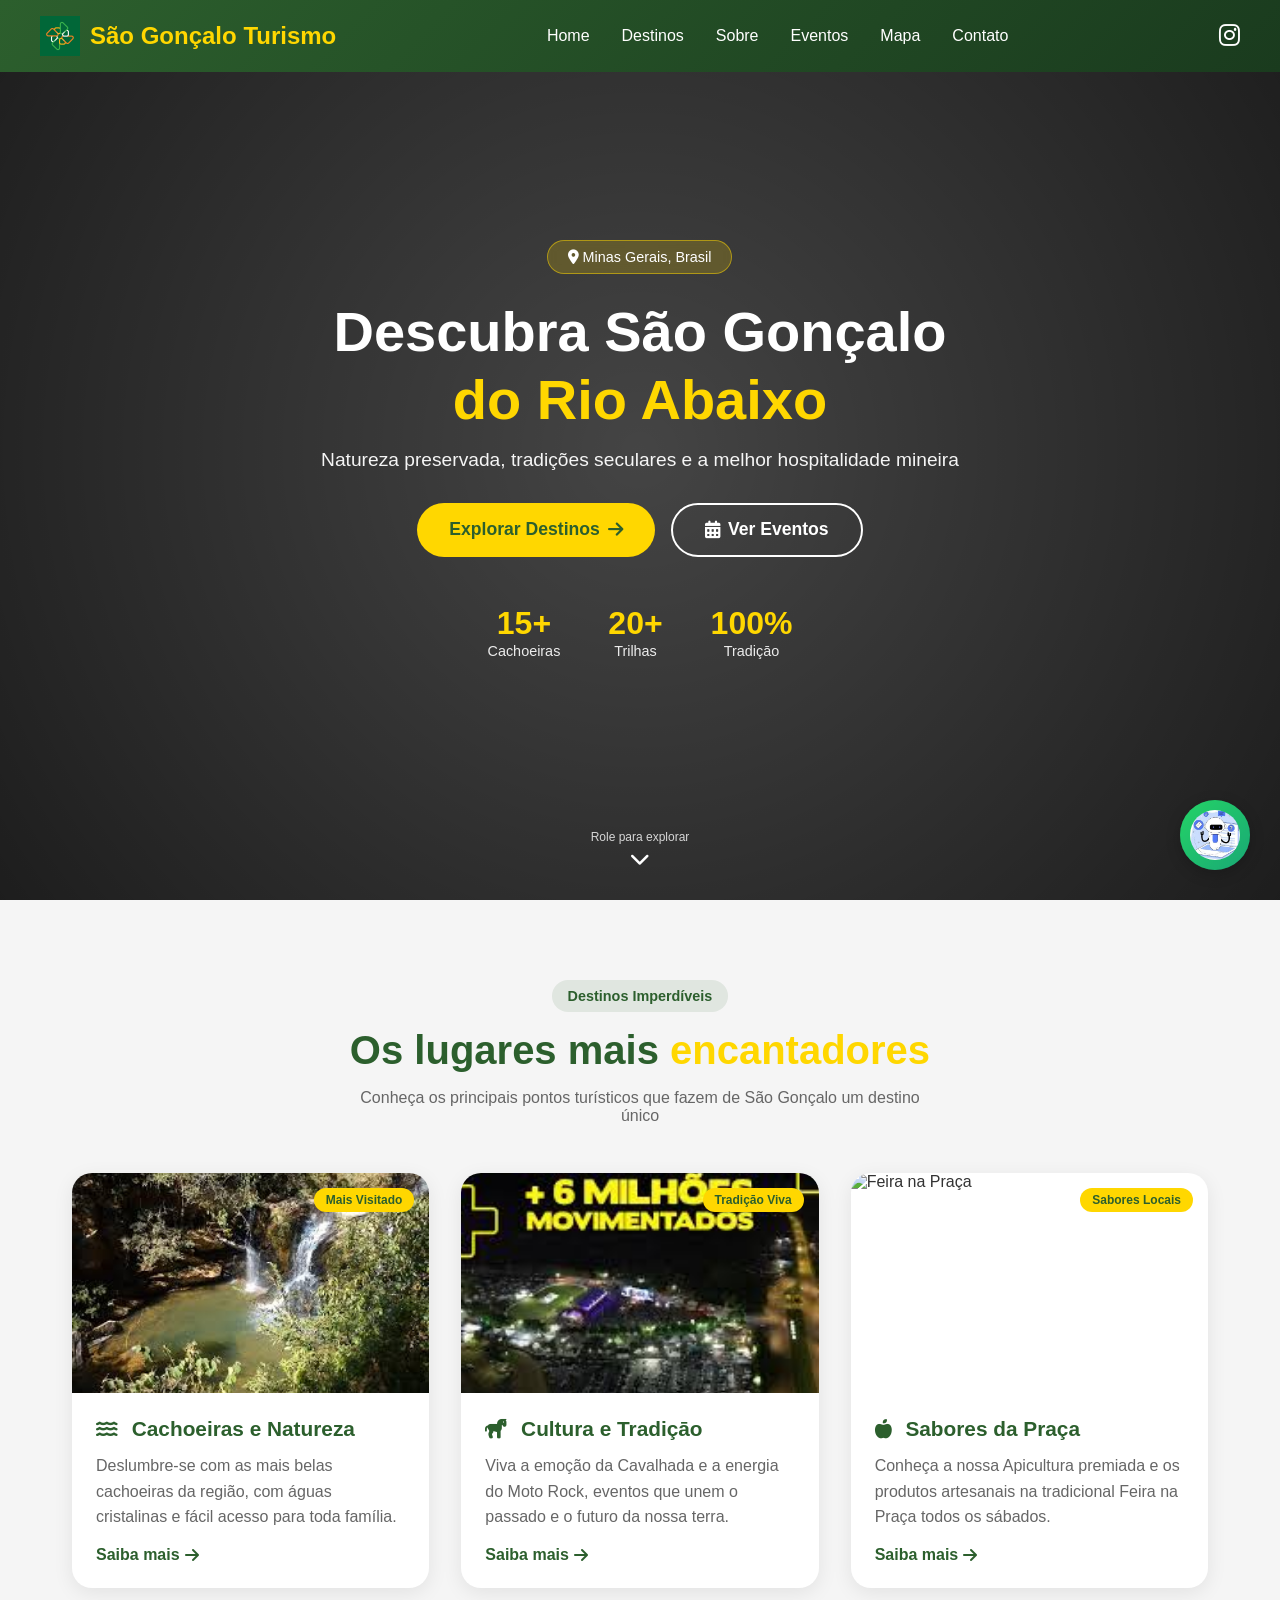
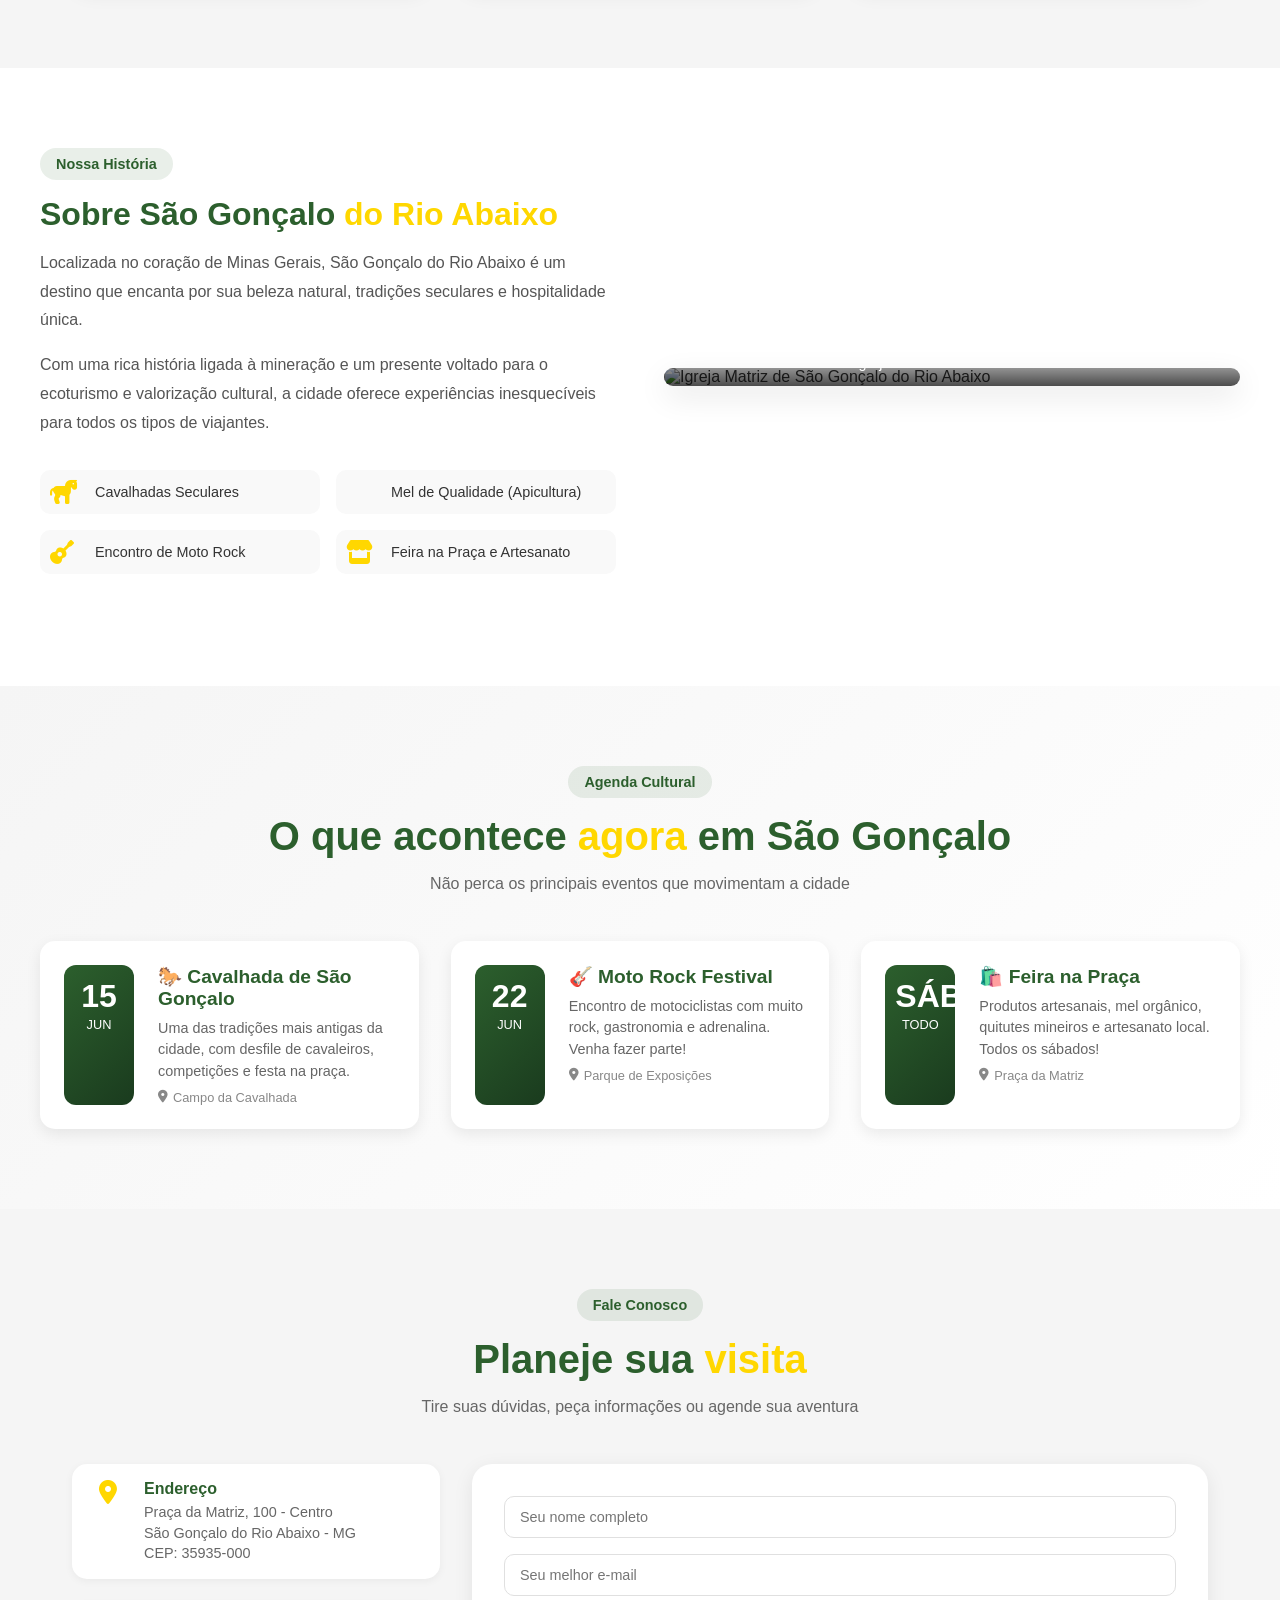
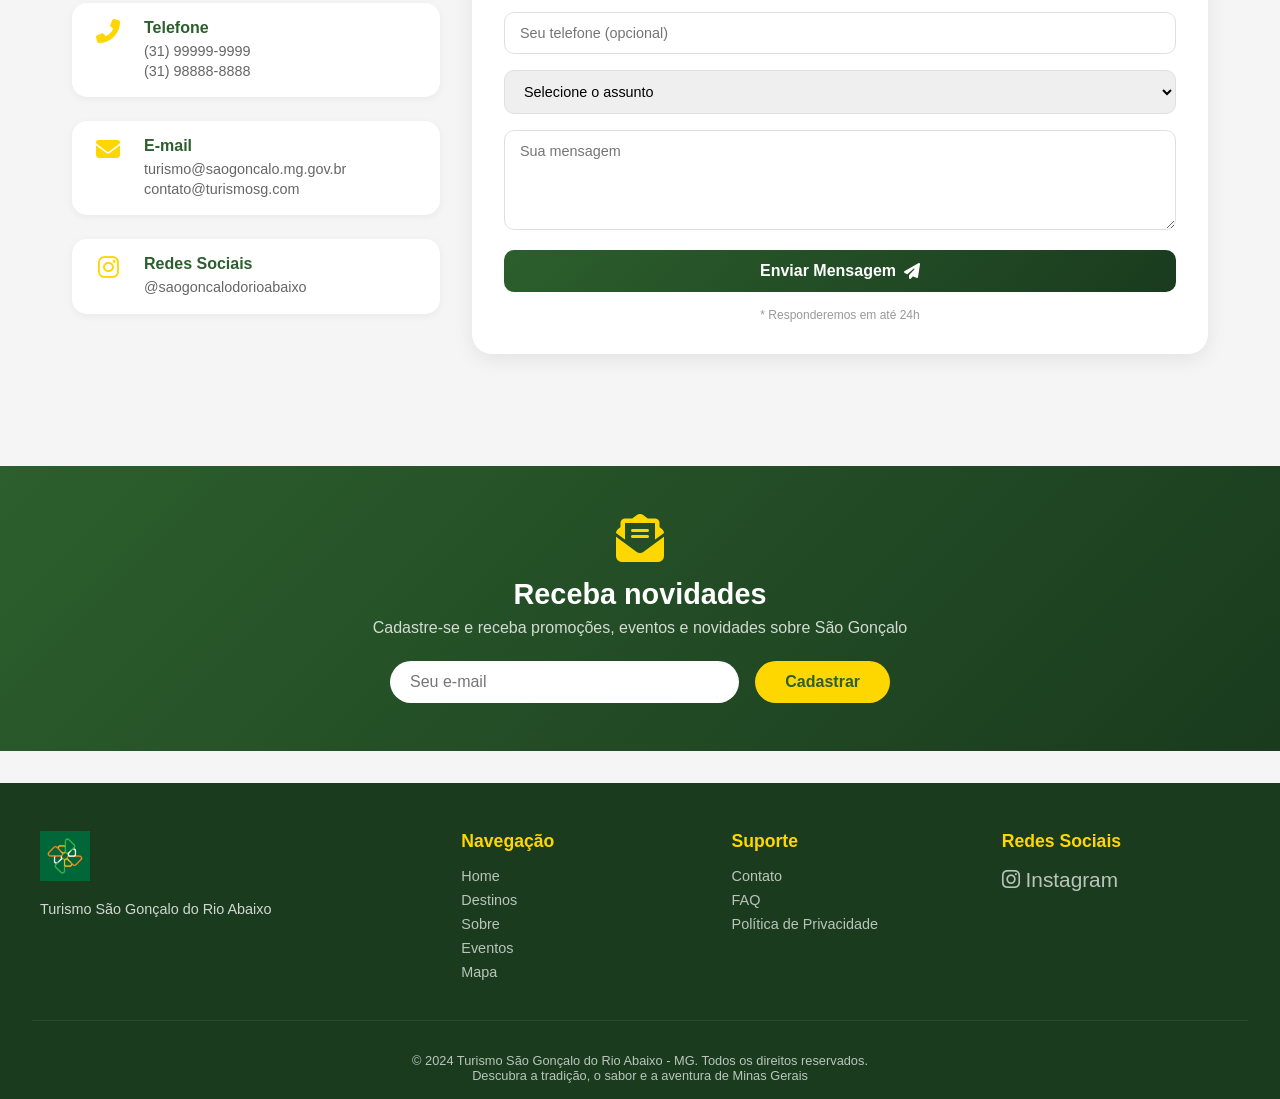
==== commit 8e61a8ea: "Add files via upload" ====
--- a/index.htm
+++ b/index.htm
@@ -16,19 +16,19 @@
     <meta property="og:url" content="https://turismo.saogoncalo.mg.gov.br">
     <meta property="og:title" content="São Gonçalo do Rio Abaixo - Turismo Oficial">
     <meta property="og:description" content="Descubra as belezas naturais, cultura e tradições de São Gonçalo do Rio Abaixo">
-    <meta property="og:image" content="images/og-image.jpg">
+    <meta property="og:image" content="assent/og-image.jpg">
     
     <!-- Twitter -->
     <meta property="twitter:card" content="summary_large_image">
     <meta property="twitter:url" content="https://turismo.saogoncalo.mg.gov.br">
     <meta property="twitter:title" content="São Gonçalo do Rio Abaixo - Turismo Oficial">
     <meta property="twitter:description" content="Descubra as belezas naturais, cultura e tradições de São Gonçalo do Rio Abaixo">
-    <meta property="twitter:image" content="images/og-image.jpg">
+    <meta property="twitter:image" content="assent/og-image.jpg">
     
     <!-- Preload de recursos importantes -->
     <link rel="preload" href="css/style.css" as="style">
-    <link rel="preload" href="images/banner-principal.jpg" as="image">
-    <link rel="preload" href="assent/logo.png.jpg" as="image">
+    <link rel="preload" href="assent/banner.jpg" as="image">
+    <link rel="preload" href="assent/logo.jpg" as="image">
     
     <!-- CSS -->
     <link rel="stylesheet" href="css/style.css">
@@ -37,8 +37,8 @@
     <link rel="stylesheet" href="https://cdnjs.cloudflare.com/ajax/libs/font-awesome/6.4.0/css/all.min.css">
     
     <!-- Favicon -->
-    <link rel="icon" type="image/png" href="images/favicon.png">
-    <link rel="apple-touch-icon" href="images/apple-touch-icon.png">
+    <link rel="icon" type="image/jpg" href="assent/favicon.jpg">
+    <link rel="apple-touch-icon" href="assent/apple-touch-icon.jpg">
     
     <!-- Prefetch para página de mapa -->
     <link rel="prefetch" href="pages/mapa.html">
@@ -60,7 +60,7 @@
             <div class="chat-header">
                 <div class="chat-header-info">
                     <div class="chat-header-logo">
-                        <img src="images/chat-logo-small.png" alt="Logo">
+                        <img src="assent/chat-logo-small.jpg" alt="Logo">
                     </div>
                     <div>
                         <h3>Atendimento Turístico</h3>
@@ -72,7 +72,7 @@
             <div class="chat-messages" id="chatMessages">
                 <div class="message bot">
                     <div class="message-avatar">
-                        <img src="images/chat-logo-small.png" alt="Bot">
+                        <img src="assent/chat-logo-small.jpg" alt="Bot">
                     </div>
                     <div class="message-content">
                         <strong>Assistente Turístico</strong>
@@ -102,7 +102,7 @@
     <nav class="navbar" aria-label="Menu principal">
         <div class="nav-container">
             <div class="logo">
-                <img src="images/logo.png" alt="Logo São Gonçalo Turismo" class="logo-img" width="40" height="40" loading="eager">
+                <img src="assent/logo.jpg" alt="Logo São Gonçalo Turismo" class="logo-img" width="40" height="40" loading="eager">
                 <span>São Gonçalo <span>Turismo</span></span>
             </div>
             <div class="nav-links">
@@ -113,7 +113,7 @@
                 <a href="pages/mapa.html" aria-label="Ver mapa interativo">Mapa</a>
                 <a href="#contato" aria-label="Entrar em contato">Contato</a>
             </div>
-            <a href="https://www.instagram.com/saogoncaloturismo" target="_blank" rel="noopener noreferrer" class="instagram-link" aria-label="Instagram">
+            <a href="https://www.instagram.com/saogoncalodorioabaixo/" target="_blank" rel="noopener noreferrer" class="instagram-link" aria-label="Instagram">
                 <i class="fab fa-instagram" aria-hidden="true"></i>
             </a>
         </div>
@@ -167,7 +167,7 @@
         <div class="cards-container">
             <div class="card" data-aos="fade-up">
                 <div class="card-image">
-                    <img src="images/cachoeira.jpg" alt="Cachoeiras de São Gonçalo" loading="lazy">
+                    <img src="assent/cachoeira.jpg" alt="Cachoeiras de São Gonçalo" loading="lazy">
                     <div class="card-badge">Mais Visitado</div>
                 </div>
                 <div class="card-content">
@@ -180,7 +180,7 @@
             </div>
             <div class="card" data-aos="fade-up" data-aos-delay="100">
                 <div class="card-image">
-                    <img src="images/cavalhada.jpg" alt="Cavalhada em São Gonçalo" loading="lazy">
+                    <img src="assent/cavalhada.jpg" alt="Cavalhada em São Gonçalo" loading="lazy">
                     <div class="card-badge">Tradiçāo Viva</div>
                 </div>
                 <div class="card-content">
@@ -193,7 +193,7 @@
             </div>
             <div class="card" data-aos="fade-up" data-aos-delay="200">
                 <div class="card-image">
-                    <img src="images/feira-praca.jpg" alt="Feira na Praça" loading="lazy">
+                    <img src="assent/feira-praca.jpg" alt="Feira na Praça" loading="lazy">
                     <div class="card-badge">Sabores Locais</div>
                 </div>
                 <div class="card-content">
@@ -235,7 +235,7 @@
                 </div>
             </div>
             <div class="sobre-image" data-aos="fade-left">
-                <img src="images/igreja-matriz.jpg" alt="Igreja Matriz de São Gonçalo do Rio Abaixo" loading="lazy">
+                <img src="assent/igreja-matriz.jpg" alt="Igreja Matriz de São Gonçalo do Rio Abaixo" loading="lazy">
                 <div class="image-caption">Igreja Matriz - Centro Histórico</div>
             </div>
         </div>
@@ -325,7 +325,7 @@
                     <i class="fab fa-instagram"></i>
                     <div>
                         <h3>Redes Sociais</h3>
-                        <a href="https://www.instagram.com/saogoncaloturismo" target="_blank" rel="noopener noreferrer">@saogoncaloturismo</a>
+                        <a href="https://www.instagram.com/saogoncalodorioabaixo/" target="_blank" rel="noopener noreferrer">@saogoncalodorioabaixo</a>
                     </div>
                 </div>
             </div>
@@ -380,7 +380,7 @@
     <footer class="footer">
         <div class="footer-container">
             <div class="footer-brand">
-                <img src="images/logo.png" alt="Logo" class="footer-logo">
+                <img src="assent/logo.jpg" alt="Logo" class="footer-logo">
                 <p>Turismo São Gonçalo do Rio Abaixo</p>
             </div>
             <div class="footer-links">
@@ -401,7 +401,7 @@
                 <div class="footer-column">
                     <h4>Redes Sociais</h4>
                     <div class="social-links">
-                        <a href="https://www.instagram.com/saogoncaloturismo" target="_blank" rel="noopener noreferrer">
+                        <a href="https://www.instagram.com/saogoncalodorioabaixo/" target="_blank" rel="noopener noreferrer">
                             <i class="fab fa-instagram"></i> Instagram
                         </a>
                     </div>
@@ -464,7 +464,7 @@
             if(sender === 'bot') {
                 messageDiv.innerHTML = `
                     <div class="message-avatar">
-                        <img src="images/chat-logo-small.png" alt="Bot">
+                        <img src="assent/chat-logo-small.jpg" alt="Bot">
                     </div>
                     <div class="message-content">
                         <strong>Assistente Turístico</strong>
@@ -557,4 +557,4 @@
         });
     </script>
 </body>
-</html>
+</html>
--- a/css/style.css
+++ b/css/style.css
@@ -1,3 +1,8 @@
+/* ============================================ */
+/* ARQUIVO: css/style.css                       */
+/* São Gonçalo do Rio Abaixo - Turismo          */
+/* ============================================ */
+
 * {
     margin: 0;
     padding: 0;
@@ -8,44 +13,108 @@
     font-family: 'Segoe UI', Tahoma, Geneva, Verdana, sans-serif;
     background-color: #f5f5f5;
     color: #333;
-}
-
-/* Botão Chat */
+    overflow-x: hidden;
+}
+
+/* ========== CHAT BOT COM LOGO ========== */
 .chat-button {
     position: fixed;
     bottom: 30px;
     right: 30px;
-    width: 60px;
-    height: 60px;
+    width: 70px;
+    height: 70px;
     border-radius: 50%;
     background: linear-gradient(135deg, #25d366, #128c7e);
     border: none;
     cursor: pointer;
     box-shadow: 0 4px 15px rgba(0,0,0,0.2);
     z-index: 1000;
-    transition: transform 0.3s;
-    color: white;
-    font-size: 24px;
+    transition: all 0.3s ease;
+    display: flex;
+    align-items: center;
+    justify-content: center;
 }
 
 .chat-button:hover {
     transform: scale(1.1);
-}
-
-/* Modal Chat */
+    box-shadow: 0 6px 20px rgba(0,0,0,0.3);
+}
+
+.chat-logo {
+    width: 100%;
+    height: 100%;
+    display: flex;
+    align-items: center;
+    justify-content: center;
+}
+
+.chat-logo-img {
+    width: 50px;
+    height: 50px;
+    border-radius: 50%;
+    object-fit: cover;
+}
+
+/* Efeito de pulsação */
+.chat-pulse {
+    position: absolute;
+    width: 100%;
+    height: 100%;
+    background: rgba(37, 211, 102, 0.4);
+    border-radius: 50%;
+    animation: pulse 1.5s infinite;
+    z-index: -1;
+}
+
+@keyframes pulse {
+    0% {
+        transform: scale(1);
+        opacity: 0.6;
+    }
+    100% {
+        transform: scale(1.5);
+        opacity: 0;
+    }
+}
+
+/* Badge de notificação */
+.notification-badge {
+    position: absolute;
+    top: -5px;
+    right: -5px;
+    background: #ff4444;
+    color: white;
+    border-radius: 50%;
+    width: 22px;
+    height: 22px;
+    font-size: 12px;
+    display: flex;
+    align-items: center;
+    justify-content: center;
+    font-weight: bold;
+    animation: bounce 0.5s ease;
+}
+
+@keyframes bounce {
+    0%, 100% { transform: translateY(0); }
+    50% { transform: translateY(-3px); }
+}
+
+/* ========== MODAL CHAT ========== */
 .chat-modal {
     display: none;
     position: fixed;
     bottom: 100px;
     right: 30px;
-    width: 350px;
-    height: 500px;
+    width: 380px;
+    height: 550px;
     background: white;
-    border-radius: 15px;
-    box-shadow: 0 5px 25px rgba(0,0,0,0.2);
+    border-radius: 20px;
+    box-shadow: 0 10px 35px rgba(0,0,0,0.25);
     z-index: 1001;
     flex-direction: column;
     overflow: hidden;
+    animation: fadeInUp 0.3s ease;
 }
 
 .chat-modal.active {
@@ -61,70 +130,170 @@
 .chat-header {
     background: linear-gradient(135deg, #2c5f2d, #1a3b1e);
     color: white;
-    padding: 15px;
+    padding: 15px 20px;
     display: flex;
     justify-content: space-between;
     align-items: center;
+}
+
+.chat-header-info {
+    display: flex;
+    align-items: center;
+    gap: 12px;
+}
+
+.chat-header-logo {
+    width: 40px;
+    height: 40px;
+}
+
+.chat-header-logo img {
+    width: 100%;
+    height: 100%;
+    border-radius: 50%;
+    object-fit: cover;
+}
+
+.chat-header h3 {
+    font-size: 16px;
+    margin: 0;
+}
+
+.chat-status {
+    font-size: 11px;
+    color: #4caf50;
+    display: block;
+    margin-top: 2px;
 }
 
 .close-chat {
     background: none;
     border: none;
     color: white;
-    font-size: 24px;
+    font-size: 28px;
     cursor: pointer;
+    transition: transform 0.3s;
+    line-height: 1;
+}
+
+.close-chat:hover {
+    transform: scale(1.1);
 }
 
 .chat-messages {
     flex: 1;
-    padding: 15px;
+    padding: 20px;
     overflow-y: auto;
     background: #f9f9f9;
+    display: flex;
+    flex-direction: column;
+    gap: 15px;
 }
 
 .message {
-    margin-bottom: 10px;
-    padding: 10px;
-    border-radius: 10px;
-    max-width: 80%;
-}
-
-.message.bot {
-    background: #e3f2fd;
-    align-self: flex-start;
+    display: flex;
+    gap: 10px;
+    align-items: flex-start;
+    animation: fadeIn 0.3s ease;
+}
+
+.message-avatar {
+    width: 35px;
+    height: 35px;
+    flex-shrink: 0;
+}
+
+.message-avatar img,
+.message-avatar i {
+    width: 100%;
+    height: 100%;
+    border-radius: 50%;
+    object-fit: cover;
+    background: #2c5f2d;
+    display: flex;
+    align-items: center;
+    justify-content: center;
+    font-size: 18px;
+    color: white;
+}
+
+.message-content {
+    flex: 1;
+    background: white;
+    padding: 10px 15px;
+    border-radius: 15px;
+    box-shadow: 0 1px 2px rgba(0,0,0,0.1);
+}
+
+.message.bot .message-content {
+    background: white;
+    border-bottom-left-radius: 5px;
 }
 
 .message.user {
-    background: #2c5f2d;
-    color: white;
-    align-self: flex-end;
-    margin-left: auto;
+    justify-content: flex-end;
+}
+
+.message.user .message-content {
+    background: linear-gradient(135deg, #2c5f2d, #1a3b1e);
+    color: white;
+    border-bottom-right-radius: 5px;
+}
+
+.message-content strong {
+    display: block;
+    font-size: 12px;
+    margin-bottom: 5px;
+    opacity: 0.8;
+}
+
+.message-content p {
+    font-size: 14px;
+    line-height: 1.4;
 }
 
 .chat-input {
     padding: 15px;
     display: flex;
     gap: 10px;
-    border-top: 1px solid #ddd;
+    border-top: 1px solid #e0e0e0;
+    background: white;
 }
 
 .chat-input input {
     flex: 1;
-    padding: 10px;
+    padding: 12px;
     border: 1px solid #ddd;
-    border-radius: 5px;
+    border-radius: 25px;
+    font-family: inherit;
+    font-size: 14px;
+    outline: none;
+    transition: border-color 0.3s;
+}
+
+.chat-input input:focus {
+    border-color: #2c5f2d;
 }
 
 .chat-input button {
-    background: #2c5f2d;
+    background: linear-gradient(135deg, #2c5f2d, #1a3b1e);
     color: white;
     border: none;
-    padding: 10px 15px;
-    border-radius: 5px;
+    width: 40px;
+    height: 40px;
+    border-radius: 50%;
     cursor: pointer;
-}
-
-/* Navbar */
+    transition: transform 0.3s;
+    display: flex;
+    align-items: center;
+    justify-content: center;
+}
+
+.chat-input button:hover {
+    transform: scale(1.05);
+}
+
+/* ========== NAVBAR ========== */
 .navbar {
     background: linear-gradient(135deg, #2c5f2d, #1a3b1e);
     padding: 1rem 2rem;
@@ -132,7 +301,13 @@
     width: 100%;
     top: 0;
     z-index: 1000;
-    box-shadow: 0 2px 10px rgba(0,0,0,0.1);
+    transition: all 0.3s ease;
+}
+
+.navbar.scrolled {
+    padding: 0.7rem 2rem;
+    background: linear-gradient(135deg, #1a3b1e, #0f2611);
+    box-shadow: 0 4px 15px rgba(0,0,0,0.1);
 }
 
 .nav-container {
@@ -157,7 +332,11 @@
     width: auto;
 }
 
-.logo span {
+.logo span:first-child {
+    color: white;
+}
+
+.logo span:last-child {
     color: #ffd700;
 }
 
@@ -169,7 +348,26 @@
 .nav-links a {
     color: white;
     text-decoration: none;
+    font-size: 1rem;
+    font-weight: 500;
     transition: color 0.3s;
+    position: relative;
+}
+
+.nav-links a::after {
+    content: '';
+    position: absolute;
+    bottom: -5px;
+    left: 0;
+    width: 0;
+    height: 2px;
+    background: #ffd700;
+    transition: width 0.3s;
+}
+
+.nav-links a:hover::after,
+.nav-links a.active::after {
+    width: 100%;
 }
 
 .nav-links a:hover {
@@ -179,36 +377,79 @@
 .instagram-link {
     color: white;
     font-size: 1.5rem;
-    transition: color 0.3s;
+    transition: all 0.3s;
 }
 
 .instagram-link:hover {
     color: #e4405f;
-}
-
-/* Hero Section */
+    transform: scale(1.1);
+}
+
+/* ========== HERO SECTION ========== */
 .hero {
     height: 100vh;
-    background: linear-gradient(rgba(0,0,0,0.5), rgba(0,0,0,0.5)), url('../images/banner-principal.jpg');
+    background: linear-gradient(rgba(0,0,0,0.6), rgba(0,0,0,0.6)), url('../images/banner-principal.jpg');
     background-size: cover;
     background-position: center;
+    background-attachment: fixed;
     display: flex;
     align-items: center;
     justify-content: center;
     text-align: center;
     color: white;
+    position: relative;
+}
+
+.hero-overlay {
+    position: absolute;
+    top: 0;
+    left: 0;
+    right: 0;
+    bottom: 0;
+    background: radial-gradient(circle, rgba(0,0,0,0.3), rgba(0,0,0,0.7));
+}
+
+.hero-content {
+    position: relative;
+    z-index: 2;
+    max-width: 800px;
+    padding: 0 20px;
+}
+
+.hero-badge {
+    display: inline-block;
+    background: rgba(255,215,0,0.2);
+    backdrop-filter: blur(5px);
+    padding: 8px 20px;
+    border-radius: 50px;
+    font-size: 0.9rem;
+    margin-bottom: 1.5rem;
+    border: 1px solid rgba(255,215,0,0.5);
 }
 
 .hero-content h1 {
-    font-size: 3rem;
+    font-size: 3.5rem;
     margin-bottom: 1rem;
     animation: fadeInUp 1s;
+    line-height: 1.2;
+}
+
+.hero-content h1 .highlight {
+    color: #ffd700;
 }
 
 .hero-content p {
     font-size: 1.2rem;
     margin-bottom: 2rem;
     animation: fadeInUp 1s 0.3s backwards;
+    opacity: 0.95;
+}
+
+.hero-buttons {
+    display: flex;
+    gap: 1rem;
+    justify-content: center;
+    animation: fadeInUp 1s 0.6s backwards;
 }
 
 .cta-button {
@@ -220,53 +461,214 @@
     font-size: 1.1rem;
     font-weight: bold;
     cursor: pointer;
-    transition: transform 0.3s;
-    animation: fadeInUp 1s 0.6s backwards;
+    transition: all 0.3s;
+    display: inline-flex;
+    align-items: center;
+    gap: 8px;
 }
 
 .cta-button:hover {
     transform: scale(1.05);
-}
-
-/* Destinos Section */
+    box-shadow: 0 5px 20px rgba(0,0,0,0.2);
+}
+
+.cta-button-secondary {
+    background-color: transparent;
+    border: 2px solid white;
+    color: white;
+    padding: 0.9rem 2rem;
+    border-radius: 50px;
+    font-size: 1.1rem;
+    font-weight: bold;
+    cursor: pointer;
+    transition: all 0.3s;
+    text-decoration: none;
+    display: inline-flex;
+    align-items: center;
+    gap: 8px;
+}
+
+.cta-button-secondary:hover {
+    background-color: white;
+    color: #2c5f2d;
+    transform: scale(1.05);
+}
+
+.hero-stats {
+    display: flex;
+    justify-content: center;
+    gap: 3rem;
+    margin-top: 3rem;
+    animation: fadeInUp 1s 0.9s backwards;
+}
+
+.stat {
+    text-align: center;
+}
+
+.stat-number {
+    display: block;
+    font-size: 2rem;
+    font-weight: bold;
+    color: #ffd700;
+}
+
+.stat-label {
+    font-size: 0.9rem;
+    opacity: 0.9;
+}
+
+.scroll-indicator {
+    position: absolute;
+    bottom: 30px;
+    left: 50%;
+    transform: translateX(-50%);
+    text-align: center;
+    animation: bounce 2s infinite;
+    cursor: pointer;
+    z-index: 2;
+}
+
+.scroll-indicator span {
+    display: block;
+    font-size: 12px;
+    margin-bottom: 5px;
+    opacity: 0.8;
+}
+
+.scroll-indicator i {
+    font-size: 20px;
+}
+
+/* ========== DESTINOS SECTION ========== */
 .destinos {
     padding: 5rem 2rem;
     max-width: 1200px;
     margin: 0 auto;
 }
 
+.section-header {
+    text-align: center;
+    margin-bottom: 3rem;
+}
+
+.section-subtitle {
+    display: inline-block;
+    background: rgba(44, 95, 45, 0.1);
+    color: #2c5f2d;
+    padding: 0.5rem 1rem;
+    border-radius: 50px;
+    font-size: 0.9rem;
+    font-weight: 600;
+    margin-bottom: 1rem;
+}
+
 .section-title {
-    text-align: center;
     font-size: 2.5rem;
-    margin-bottom: 3rem;
+    margin-bottom: 1rem;
     color: #2c5f2d;
+}
+
+.section-title .highlight {
+    color: #ffd700;
+    position: relative;
+    display: inline-block;
+}
+
+.section-description {
+    color: #666;
+    max-width: 600px;
+    margin: 0 auto;
 }
 
 .cards-container {
     display: grid;
-    grid-template-columns: repeat(auto-fit, minmax(300px, 1fr));
+    grid-template-columns: repeat(auto-fit, minmax(320px, 1fr));
     gap: 2rem;
 }
 
 .card {
     background: white;
-    border-radius: 15px;
+    border-radius: 20px;
     overflow: hidden;
-    box-shadow: 0 5px 15px rgba(0,0,0,0.1);
-    transition: transform 0.3s;
+    box-shadow: 0 5px 20px rgba(0,0,0,0.08);
+    transition: all 0.3s;
 }
 
 .card:hover {
-    transform: translateY(-5px);
-}
-
-.card img {
+    transform: translateY(-10px);
+    box-shadow: 0 15px 35px rgba(0,0,0,0.15);
+}
+
+.card-image {
+    position: relative;
+    overflow: hidden;
+    height: 220px;
+}
+
+.card-image img {
     width: 100%;
-    height: 200px;
+    height: 100%;
     object-fit: cover;
-}
-
-/* Sobre Section */
+    transition: transform 0.5s;
+}
+
+.card:hover .card-image img {
+    transform: scale(1.05);
+}
+
+.card-badge {
+    position: absolute;
+    top: 15px;
+    right: 15px;
+    background: #ffd700;
+    color: #2c5f2d;
+    padding: 5px 12px;
+    border-radius: 50px;
+    font-size: 0.75rem;
+    font-weight: bold;
+}
+
+.card-content {
+    padding: 1.5rem;
+}
+
+.card-content h3 {
+    font-size: 1.3rem;
+    margin-bottom: 0.75rem;
+    color: #2c5f2d;
+}
+
+.card-content h3 i {
+    margin-right: 8px;
+    font-size: 1.2rem;
+}
+
+.card-content p {
+    color: #666;
+    line-height: 1.6;
+    margin-bottom: 1rem;
+}
+
+.card-footer {
+    margin-top: 1rem;
+}
+
+.card-link {
+    color: #2c5f2d;
+    text-decoration: none;
+    font-weight: 600;
+    display: inline-flex;
+    align-items: center;
+    gap: 5px;
+    transition: gap 0.3s;
+}
+
+.card-link:hover {
+    gap: 10px;
+}
+
+/* ========== SOBRE SECTION ========== */
 .sobre {
     background-color: #fff;
     padding: 5rem 2rem;
@@ -281,55 +683,423 @@
     align-items: center;
 }
 
-.instagram-feed {
-    margin-top: 2rem;
+.sobre-content h2 {
+    font-size: 2rem;
+    margin-bottom: 1rem;
+    color: #2c5f2d;
+}
+
+.sobre-content h2 .highlight {
+    color: #ffd700;
+}
+
+.sobre-content p {
+    line-height: 1.8;
+    margin-bottom: 1rem;
+    color: #555;
+}
+
+.sobre-features {
+    display: grid;
+    grid-template-columns: repeat(2, 1fr);
+    gap: 1rem;
+    margin: 2rem 0;
+}
+
+.feature {
+    display: flex;
+    align-items: center;
+    gap: 10px;
+    padding: 10px;
+    background: #f9f9f9;
+    border-radius: 10px;
+    transition: transform 0.3s;
+}
+
+.feature:hover {
+    transform: translateX(5px);
+    background: #f0f0f0;
+}
+
+.feature i {
+    font-size: 1.5rem;
+    color: #ffd700;
+    width: 35px;
+}
+
+.feature span {
+    font-size: 0.9rem;
+    font-weight: 500;
+    color: #333;
+}
+
+.sobre-image {
+    position: relative;
+    border-radius: 20px;
+    overflow: hidden;
+    box-shadow: 0 10px 30px rgba(0,0,0,0.1);
+}
+
+.sobre-image img {
+    width: 100%;
+    height: auto;
+    display: block;
+    transition: transform 0.5s;
+}
+
+.sobre-image:hover img {
+    transform: scale(1.02);
+}
+
+.image-caption {
+    position: absolute;
+    bottom: 0;
+    left: 0;
+    right: 0;
+    background: linear-gradient(transparent, rgba(0,0,0,0.7));
+    color: white;
+    padding: 15px;
+    text-align: center;
+    font-size: 0.9rem;
+}
+
+/* ========== EVENTOS SECTION ========== */
+.eventos {
+    padding: 5rem 2rem;
+    background: linear-gradient(135deg, #f5f5f5, #fff);
+}
+
+.eventos-container {
+    max-width: 1200px;
+    margin: 0 auto;
+    display: grid;
+    grid-template-columns: repeat(auto-fit, minmax(350px, 1fr));
+    gap: 2rem;
+}
+
+.evento-card {
+    background: white;
+    border-radius: 15px;
+    padding: 1.5rem;
+    display: flex;
+    gap: 1.5rem;
+    box-shadow: 0 5px 15px rgba(0,0,0,0.08);
+    transition: all 0.3s;
+}
+
+.evento-card:hover {
+    transform: translateY(-5px);
+    box-shadow: 0 10px 25px rgba(0,0,0,0.12);
+}
+
+.evento-data {
+    text-align: center;
+    min-width: 70px;
+    background: linear-gradient(135deg, #2c5f2d, #1a3b1e);
+    padding: 15px 10px;
+    border-radius: 12px;
+    color: white;
+}
+
+.evento-dia {
+    display: block;
+    font-size: 2rem;
+    font-weight: bold;
+    line-height: 1;
+}
+
+.evento-mes {
+    display: block;
+    font-size: 0.8rem;
+    margin-top: 5px;
+}
+
+.evento-info h3 {
+    font-size: 1.2rem;
+    margin-bottom: 0.5rem;
+    color: #2c5f2d;
+}
+
+.evento-info p {
+    color: #666;
+    font-size: 0.9rem;
+    line-height: 1.5;
+    margin-bottom: 0.5rem;
+}
+
+.evento-local {
+    font-size: 0.8rem;
+    color: #888;
+    display: flex;
+    align-items: center;
+    gap: 5px;
+}
+
+.evento-local i {
+    font-size: 0.8rem;
+}
+
+/* ========== CONTATO SECTION ========== */
+.contato {
+    padding: 5rem 2rem;
+    max-width: 1200px;
+    margin: 0 auto;
+}
+
+.contato-grid {
+    display: grid;
+    grid-template-columns: 1fr 2fr;
+    gap: 2rem;
+}
+
+.info-contato {
+    display: flex;
+    flex-direction: column;
+    gap: 1.5rem;
+}
+
+.info-card {
+    display: flex;
+    align-items: flex-start;
+    gap: 1rem;
     padding: 1rem;
-    background: linear-gradient(135deg, #833ab4, #fd1d1d, #fcb045);
+    background: white;
+    border-radius: 15px;
+    box-shadow: 0 2px 8px rgba(0,0,0,0.05);
+    transition: transform 0.3s;
+}
+
+.info-card:hover {
+    transform: translateX(5px);
+}
+
+.info-card i {
+    font-size: 1.5rem;
+    color: #ffd700;
+    width: 40px;
+    text-align: center;
+}
+
+.info-card h3 {
+    font-size: 1rem;
+    margin-bottom: 0.25rem;
+    color: #2c5f2d;
+}
+
+.info-card p,
+.info-card a {
+    font-size: 0.9rem;
+    color: #666;
+    text-decoration: none;
+    line-height: 1.4;
+}
+
+.info-card a:hover {
+    color: #2c5f2d;
+}
+
+.contato-form {
+    background: white;
+    padding: 2rem;
+    border-radius: 20px;
+    box-shadow: 0 5px 20px rgba(0,0,0,0.08);
+}
+
+.form-group {
+    margin-bottom: 1rem;
+}
+
+.form-group input,
+.form-group textarea,
+.form-group select {
+    width: 100%;
+    padding: 12px 15px;
+    border: 1px solid #e0e0e0;
     border-radius: 10px;
-    color: white;
+    font-family: inherit;
+    font-size: 0.9rem;
+    transition: all 0.3s;
+    outline: none;
+}
+
+.form-group input:focus,
+.form-group textarea:focus,
+.form-group select:focus {
+    border-color: #2c5f2d;
+    box-shadow: 0 0 0 3px rgba(44, 95, 45, 0.1);
+}
+
+.form-group textarea {
+    resize: vertical;
+    min-height: 100px;
+}
+
+.submit-btn {
+    background: linear-gradient(135deg, #2c5f2d, #1a3b1e);
+    color: white;
+    padding: 12px 25px;
+    border: none;
+    border-radius: 10px;
+    font-size: 1rem;
+    font-weight: 600;
+    cursor: pointer;
+    transition: all 0.3s;
+    width: 100%;
+    display: flex;
+    align-items: center;
+    justify-content: center;
+    gap: 8px;
+}
+
+.submit-btn:hover {
+    transform: translateY(-2px);
+    box-shadow: 0 5px 15px rgba(0,0,0,0.2);
+}
+
+.form-note {
+    font-size: 0.75rem;
+    color: #999;
     text-align: center;
-}
-
-.insta-follow {
-    display: inline-block;
-    color: white;
-    text-decoration: none;
-    padding: 10px 20px;
-    background: rgba(255,255,255,0.2);
+    margin-top: 1rem;
+}
+
+/* ========== NEWSLETTER SECTION ========== */
+.newsletter {
+    background: linear-gradient(135deg, #2c5f2d, #1a3b1e);
+    padding: 3rem 2rem;
+    margin: 2rem 0;
+}
+
+.newsletter-container {
+    max-width: 600px;
+    margin: 0 auto;
+    text-align: center;
+}
+
+.newsletter-content i {
+    font-size: 3rem;
+    color: #ffd700;
+    margin-bottom: 1rem;
+}
+
+.newsletter-content h3 {
+    font-size: 1.8rem;
+    color: white;
+    margin-bottom: 0.5rem;
+}
+
+.newsletter-content p {
+    color: rgba(255,255,255,0.8);
+    margin-bottom: 1.5rem;
+}
+
+.newsletter-form {
+    display: flex;
+    gap: 1rem;
+    max-width: 500px;
+    margin: 0 auto;
+}
+
+.newsletter-form input {
+    flex: 1;
+    padding: 12px 20px;
+    border: none;
     border-radius: 50px;
-    margin-top: 10px;
+    font-size: 1rem;
+    outline: none;
+}
+
+.newsletter-form button {
+    background: #ffd700;
+    color: #2c5f2d;
+    padding: 12px 30px;
+    border: none;
+    border-radius: 50px;
+    font-size: 1rem;
+    font-weight: bold;
+    cursor: pointer;
     transition: all 0.3s;
 }
 
-.insta-follow:hover {
-    background: rgba(255,255,255,0.3);
+.newsletter-form button:hover {
     transform: scale(1.05);
-}
-
-/* Footer */
+    box-shadow: 0 3px 10px rgba(0,0,0,0.2);
+}
+
+/* ========== FOOTER ========== */
 .footer {
     background-color: #1a3b1e;
     color: white;
+    padding: 3rem 2rem 1rem;
+}
+
+.footer-container {
+    max-width: 1200px;
+    margin: 0 auto;
+    display: grid;
+    grid-template-columns: 1fr 2fr;
+    gap: 2rem;
+    margin-bottom: 2rem;
+}
+
+.footer-brand {
+    text-align: left;
+}
+
+.footer-logo {
+    height: 50px;
+    margin-bottom: 1rem;
+}
+
+.footer-brand p {
+    opacity: 0.8;
+    font-size: 0.9rem;
+}
+
+.footer-links {
+    display: grid;
+    grid-template-columns: repeat(3, 1fr);
+    gap: 2rem;
+}
+
+.footer-column h4 {
+    margin-bottom: 1rem;
+    font-size: 1.1rem;
+    color: #ffd700;
+}
+
+.footer-column a {
+    display: block;
+    color: rgba(255,255,255,0.7);
+    text-decoration: none;
+    margin-bottom: 0.5rem;
+    font-size: 0.9rem;
+    transition: color 0.3s;
+}
+
+.footer-column a:hover {
+    color: #ffd700;
+}
+
+.social-links a {
+    display: inline-block;
+    margin-right: 15px;
+    font-size: 1.3rem;
+}
+
+.footer-bottom {
     text-align: center;
-    padding: 2rem;
-}
-
-.social-links {
-    margin-bottom: 1rem;
-}
-
-.social-links a {
-    color: white;
-    font-size: 2rem;
-    margin: 0 10px;
-    transition: color 0.3s;
-}
-
-.social-links a:hover {
-    color: #e4405f;
-}
-
-/* Animações */
+    padding-top: 2rem;
+    border-top: 1px solid rgba(255,255,255,0.1);
+    font-size: 0.8rem;
+    opacity: 0.7;
+}
+
+.footer-bottom i {
+    color: #ff4444;
+}
+
+/* ========== ANIMAÇÕES ========== */
 @keyframes fadeInUp {
     from {
         opacity: 0;
@@ -341,7 +1111,74 @@
     }
 }
 
-/* Responsive */
+@keyframes fadeIn {
+    from {
+        opacity: 0;
+    }
+    to {
+        opacity: 1;
+    }
+}
+
+@keyframes bounce {
+    0%, 100% {
+        transform: translateY(0);
+    }
+    50% {
+        transform: translateY(10px);
+    }
+}
+
+/* Animações de scroll */
+[data-aos] {
+    opacity: 0;
+    transform: translateY(30px);
+    transition: all 0.6s ease;
+}
+
+[data-aos].animated {
+    opacity: 1;
+    transform: translateY(0);
+}
+
+/* ========== SCROLLBAR ========== */
+::-webkit-scrollbar {
+    width: 10px;
+}
+
+::-webkit-scrollbar-track {
+    background: #f1f1f1;
+}
+
+::-webkit-scrollbar-thumb {
+    background: #2c5f2d;
+    border-radius: 5px;
+}
+
+::-webkit-scrollbar-thumb:hover {
+    background: #1a3b1e;
+}
+
+/* ========== RESPONSIVIDADE ========== */
+@media (max-width: 992px) {
+    .hero-content h1 {
+        font-size: 2.8rem;
+    }
+    
+    .sobre-container {
+        grid-template-columns: 1fr;
+    }
+    
+    .footer-container {
+        grid-template-columns: 1fr;
+        text-align: center;
+    }
+    
+    .footer-brand {
+        text-align: center;
+    }
+}
+
 @media (max-width: 768px) {
     .nav-links {
         display: none;
@@ -351,17 +1188,101 @@
         font-size: 2rem;
     }
     
-    .sobre-container {
-        grid-template-columns: 1fr;
+    .hero-content p {
+        font-size: 1rem;
+    }
+    
+    .hero-buttons {
+        flex-direction: column;
+        align-items: center;
+    }
+    
+    .hero-stats {
+        gap: 1.5rem;
+    }
+    
+    .stat-number {
+        font-size: 1.5rem;
+    }
+    
+    .section-title {
+        font-size: 1.8rem;
+    }
+    
+    .destinos,
+    .sobre,
+    .contato,
+    .eventos {
+        padding: 3rem 1.5rem;
     }
     
     .cards-container {
         grid-template-columns: 1fr;
+    }
+    
+    .contato-grid {
+        grid-template-columns: 1fr;
+    }
+    
+    .sobre-features {
+        grid-template-columns: 1fr;
+    }
+    
+    .eventos-container {
+        grid-template-columns: 1fr;
+    }
+    
+    .evento-card {
+        flex-direction: column;
+        align-items: center;
+        text-align: center;
+    }
+    
+    .evento-data {
+        display: inline-flex;
+        flex-direction: column;
+        align-items: center;
+        min-width: auto;
+        padding: 10px 20px;
+    }
+    
+    .footer-links {
+        grid-template-columns: 1fr;
+        gap: 1rem;
     }
     
     .chat-modal {
         width: 90%;
         right: 5%;
         left: 5%;
+        bottom: 80px;
+    }
+    
+    .newsletter-form {
+        flex-direction: column;
+    }
+    
+    .hero {
+        background-attachment: scroll;
+    }
+}
+
+@media (max-width: 480px) {
+    .hero-content h1 {
+        font-size: 1.8rem;
+    }
+    
+    .cta-button,
+    .cta-button-secondary {
+        padding: 0.8rem 1.5rem;
+        font-size: 0.9rem;
+    }
+    
+    .card-content h3 {
+        font-size: 1.1rem;
+    }
+    
+    .section-title {
+        font-size: 1.5rem;
     }
 }
--- a/css/style.css
+++ b/css/style.css
@@ -1,3 +1,8 @@
+/* ============================================ */
+/* ARQUIVO: css/style.css                       */
+/* São Gonçalo do Rio Abaixo - Turismo          */
+/* ============================================ */
+
 * {
     margin: 0;
     padding: 0;
@@ -8,44 +13,108 @@
     font-family: 'Segoe UI', Tahoma, Geneva, Verdana, sans-serif;
     background-color: #f5f5f5;
     color: #333;
-}
-
-/* Botão Chat */
+    overflow-x: hidden;
+}
+
+/* ========== CHAT BOT COM LOGO ========== */
 .chat-button {
     position: fixed;
     bottom: 30px;
     right: 30px;
-    width: 60px;
-    height: 60px;
+    width: 70px;
+    height: 70px;
     border-radius: 50%;
     background: linear-gradient(135deg, #25d366, #128c7e);
     border: none;
     cursor: pointer;
     box-shadow: 0 4px 15px rgba(0,0,0,0.2);
     z-index: 1000;
-    transition: transform 0.3s;
-    color: white;
-    font-size: 24px;
+    transition: all 0.3s ease;
+    display: flex;
+    align-items: center;
+    justify-content: center;
 }
 
 .chat-button:hover {
     transform: scale(1.1);
-}
-
-/* Modal Chat */
+    box-shadow: 0 6px 20px rgba(0,0,0,0.3);
+}
+
+.chat-logo {
+    width: 100%;
+    height: 100%;
+    display: flex;
+    align-items: center;
+    justify-content: center;
+}
+
+.chat-logo-img {
+    width: 50px;
+    height: 50px;
+    border-radius: 50%;
+    object-fit: cover;
+}
+
+/* Efeito de pulsação */
+.chat-pulse {
+    position: absolute;
+    width: 100%;
+    height: 100%;
+    background: rgba(37, 211, 102, 0.4);
+    border-radius: 50%;
+    animation: pulse 1.5s infinite;
+    z-index: -1;
+}
+
+@keyframes pulse {
+    0% {
+        transform: scale(1);
+        opacity: 0.6;
+    }
+    100% {
+        transform: scale(1.5);
+        opacity: 0;
+    }
+}
+
+/* Badge de notificação */
+.notification-badge {
+    position: absolute;
+    top: -5px;
+    right: -5px;
+    background: #ff4444;
+    color: white;
+    border-radius: 50%;
+    width: 22px;
+    height: 22px;
+    font-size: 12px;
+    display: flex;
+    align-items: center;
+    justify-content: center;
+    font-weight: bold;
+    animation: bounce 0.5s ease;
+}
+
+@keyframes bounce {
+    0%, 100% { transform: translateY(0); }
+    50% { transform: translateY(-3px); }
+}
+
+/* ========== MODAL CHAT ========== */
 .chat-modal {
     display: none;
     position: fixed;
     bottom: 100px;
     right: 30px;
-    width: 350px;
-    height: 500px;
+    width: 380px;
+    height: 550px;
     background: white;
-    border-radius: 15px;
-    box-shadow: 0 5px 25px rgba(0,0,0,0.2);
+    border-radius: 20px;
+    box-shadow: 0 10px 35px rgba(0,0,0,0.25);
     z-index: 1001;
     flex-direction: column;
     overflow: hidden;
+    animation: fadeInUp 0.3s ease;
 }
 
 .chat-modal.active {
@@ -61,70 +130,170 @@
 .chat-header {
     background: linear-gradient(135deg, #2c5f2d, #1a3b1e);
     color: white;
-    padding: 15px;
+    padding: 15px 20px;
     display: flex;
     justify-content: space-between;
     align-items: center;
+}
+
+.chat-header-info {
+    display: flex;
+    align-items: center;
+    gap: 12px;
+}
+
+.chat-header-logo {
+    width: 40px;
+    height: 40px;
+}
+
+.chat-header-logo img {
+    width: 100%;
+    height: 100%;
+    border-radius: 50%;
+    object-fit: cover;
+}
+
+.chat-header h3 {
+    font-size: 16px;
+    margin: 0;
+}
+
+.chat-status {
+    font-size: 11px;
+    color: #4caf50;
+    display: block;
+    margin-top: 2px;
 }
 
 .close-chat {
     background: none;
     border: none;
     color: white;
-    font-size: 24px;
+    font-size: 28px;
     cursor: pointer;
+    transition: transform 0.3s;
+    line-height: 1;
+}
+
+.close-chat:hover {
+    transform: scale(1.1);
 }
 
 .chat-messages {
     flex: 1;
-    padding: 15px;
+    padding: 20px;
     overflow-y: auto;
     background: #f9f9f9;
+    display: flex;
+    flex-direction: column;
+    gap: 15px;
 }
 
 .message {
-    margin-bottom: 10px;
-    padding: 10px;
-    border-radius: 10px;
-    max-width: 80%;
-}
-
-.message.bot {
-    background: #e3f2fd;
-    align-self: flex-start;
+    display: flex;
+    gap: 10px;
+    align-items: flex-start;
+    animation: fadeIn 0.3s ease;
+}
+
+.message-avatar {
+    width: 35px;
+    height: 35px;
+    flex-shrink: 0;
+}
+
+.message-avatar img,
+.message-avatar i {
+    width: 100%;
+    height: 100%;
+    border-radius: 50%;
+    object-fit: cover;
+    background: #2c5f2d;
+    display: flex;
+    align-items: center;
+    justify-content: center;
+    font-size: 18px;
+    color: white;
+}
+
+.message-content {
+    flex: 1;
+    background: white;
+    padding: 10px 15px;
+    border-radius: 15px;
+    box-shadow: 0 1px 2px rgba(0,0,0,0.1);
+}
+
+.message.bot .message-content {
+    background: white;
+    border-bottom-left-radius: 5px;
 }
 
 .message.user {
-    background: #2c5f2d;
-    color: white;
-    align-self: flex-end;
-    margin-left: auto;
+    justify-content: flex-end;
+}
+
+.message.user .message-content {
+    background: linear-gradient(135deg, #2c5f2d, #1a3b1e);
+    color: white;
+    border-bottom-right-radius: 5px;
+}
+
+.message-content strong {
+    display: block;
+    font-size: 12px;
+    margin-bottom: 5px;
+    opacity: 0.8;
+}
+
+.message-content p {
+    font-size: 14px;
+    line-height: 1.4;
 }
 
 .chat-input {
     padding: 15px;
     display: flex;
     gap: 10px;
-    border-top: 1px solid #ddd;
+    border-top: 1px solid #e0e0e0;
+    background: white;
 }
 
 .chat-input input {
     flex: 1;
-    padding: 10px;
+    padding: 12px;
     border: 1px solid #ddd;
-    border-radius: 5px;
+    border-radius: 25px;
+    font-family: inherit;
+    font-size: 14px;
+    outline: none;
+    transition: border-color 0.3s;
+}
+
+.chat-input input:focus {
+    border-color: #2c5f2d;
 }
 
 .chat-input button {
-    background: #2c5f2d;
+    background: linear-gradient(135deg, #2c5f2d, #1a3b1e);
     color: white;
     border: none;
-    padding: 10px 15px;
-    border-radius: 5px;
+    width: 40px;
+    height: 40px;
+    border-radius: 50%;
     cursor: pointer;
-}
-
-/* Navbar */
+    transition: transform 0.3s;
+    display: flex;
+    align-items: center;
+    justify-content: center;
+}
+
+.chat-input button:hover {
+    transform: scale(1.05);
+}
+
+/* ========== NAVBAR ========== */
 .navbar {
     background: linear-gradient(135deg, #2c5f2d, #1a3b1e);
     padding: 1rem 2rem;
@@ -132,7 +301,13 @@
     width: 100%;
     top: 0;
     z-index: 1000;
-    box-shadow: 0 2px 10px rgba(0,0,0,0.1);
+    transition: all 0.3s ease;
+}
+
+.navbar.scrolled {
+    padding: 0.7rem 2rem;
+    background: linear-gradient(135deg, #1a3b1e, #0f2611);
+    box-shadow: 0 4px 15px rgba(0,0,0,0.1);
 }
 
 .nav-container {
@@ -157,7 +332,11 @@
     width: auto;
 }
 
-.logo span {
+.logo span:first-child {
+    color: white;
+}
+
+.logo span:last-child {
     color: #ffd700;
 }
 
@@ -169,7 +348,26 @@
 .nav-links a {
     color: white;
     text-decoration: none;
+    font-size: 1rem;
+    font-weight: 500;
     transition: color 0.3s;
+    position: relative;
+}
+
+.nav-links a::after {
+    content: '';
+    position: absolute;
+    bottom: -5px;
+    left: 0;
+    width: 0;
+    height: 2px;
+    background: #ffd700;
+    transition: width 0.3s;
+}
+
+.nav-links a:hover::after,
+.nav-links a.active::after {
+    width: 100%;
 }
 
 .nav-links a:hover {
@@ -179,36 +377,79 @@
 .instagram-link {
     color: white;
     font-size: 1.5rem;
-    transition: color 0.3s;
+    transition: all 0.3s;
 }
 
 .instagram-link:hover {
     color: #e4405f;
-}
-
-/* Hero Section */
+    transform: scale(1.1);
+}
+
+/* ========== HERO SECTION ========== */
 .hero {
     height: 100vh;
-    background: linear-gradient(rgba(0,0,0,0.5), rgba(0,0,0,0.5)), url('../images/banner-principal.jpg');
+    background: linear-gradient(rgba(0,0,0,0.6), rgba(0,0,0,0.6)), url('../images/banner-principal.jpg');
     background-size: cover;
     background-position: center;
+    background-attachment: fixed;
     display: flex;
     align-items: center;
     justify-content: center;
     text-align: center;
     color: white;
+    position: relative;
+}
+
+.hero-overlay {
+    position: absolute;
+    top: 0;
+    left: 0;
+    right: 0;
+    bottom: 0;
+    background: radial-gradient(circle, rgba(0,0,0,0.3), rgba(0,0,0,0.7));
+}
+
+.hero-content {
+    position: relative;
+    z-index: 2;
+    max-width: 800px;
+    padding: 0 20px;
+}
+
+.hero-badge {
+    display: inline-block;
+    background: rgba(255,215,0,0.2);
+    backdrop-filter: blur(5px);
+    padding: 8px 20px;
+    border-radius: 50px;
+    font-size: 0.9rem;
+    margin-bottom: 1.5rem;
+    border: 1px solid rgba(255,215,0,0.5);
 }
 
 .hero-content h1 {
-    font-size: 3rem;
+    font-size: 3.5rem;
     margin-bottom: 1rem;
     animation: fadeInUp 1s;
+    line-height: 1.2;
+}
+
+.hero-content h1 .highlight {
+    color: #ffd700;
 }
 
 .hero-content p {
     font-size: 1.2rem;
     margin-bottom: 2rem;
     animation: fadeInUp 1s 0.3s backwards;
+    opacity: 0.95;
+}
+
+.hero-buttons {
+    display: flex;
+    gap: 1rem;
+    justify-content: center;
+    animation: fadeInUp 1s 0.6s backwards;
 }
 
 .cta-button {
@@ -220,53 +461,214 @@
     font-size: 1.1rem;
     font-weight: bold;
     cursor: pointer;
-    transition: transform 0.3s;
-    animation: fadeInUp 1s 0.6s backwards;
+    transition: all 0.3s;
+    display: inline-flex;
+    align-items: center;
+    gap: 8px;
 }
 
 .cta-button:hover {
     transform: scale(1.05);
-}
-
-/* Destinos Section */
+    box-shadow: 0 5px 20px rgba(0,0,0,0.2);
+}
+
+.cta-button-secondary {
+    background-color: transparent;
+    border: 2px solid white;
+    color: white;
+    padding: 0.9rem 2rem;
+    border-radius: 50px;
+    font-size: 1.1rem;
+    font-weight: bold;
+    cursor: pointer;
+    transition: all 0.3s;
+    text-decoration: none;
+    display: inline-flex;
+    align-items: center;
+    gap: 8px;
+}
+
+.cta-button-secondary:hover {
+    background-color: white;
+    color: #2c5f2d;
+    transform: scale(1.05);
+}
+
+.hero-stats {
+    display: flex;
+    justify-content: center;
+    gap: 3rem;
+    margin-top: 3rem;
+    animation: fadeInUp 1s 0.9s backwards;
+}
+
+.stat {
+    text-align: center;
+}
+
+.stat-number {
+    display: block;
+    font-size: 2rem;
+    font-weight: bold;
+    color: #ffd700;
+}
+
+.stat-label {
+    font-size: 0.9rem;
+    opacity: 0.9;
+}
+
+.scroll-indicator {
+    position: absolute;
+    bottom: 30px;
+    left: 50%;
+    transform: translateX(-50%);
+    text-align: center;
+    animation: bounce 2s infinite;
+    cursor: pointer;
+    z-index: 2;
+}
+
+.scroll-indicator span {
+    display: block;
+    font-size: 12px;
+    margin-bottom: 5px;
+    opacity: 0.8;
+}
+
+.scroll-indicator i {
+    font-size: 20px;
+}
+
+/* ========== DESTINOS SECTION ========== */
 .destinos {
     padding: 5rem 2rem;
     max-width: 1200px;
     margin: 0 auto;
 }
 
+.section-header {
+    text-align: center;
+    margin-bottom: 3rem;
+}
+
+.section-subtitle {
+    display: inline-block;
+    background: rgba(44, 95, 45, 0.1);
+    color: #2c5f2d;
+    padding: 0.5rem 1rem;
+    border-radius: 50px;
+    font-size: 0.9rem;
+    font-weight: 600;
+    margin-bottom: 1rem;
+}
+
 .section-title {
-    text-align: center;
     font-size: 2.5rem;
-    margin-bottom: 3rem;
+    margin-bottom: 1rem;
     color: #2c5f2d;
+}
+
+.section-title .highlight {
+    color: #ffd700;
+    position: relative;
+    display: inline-block;
+}
+
+.section-description {
+    color: #666;
+    max-width: 600px;
+    margin: 0 auto;
 }
 
 .cards-container {
     display: grid;
-    grid-template-columns: repeat(auto-fit, minmax(300px, 1fr));
+    grid-template-columns: repeat(auto-fit, minmax(320px, 1fr));
     gap: 2rem;
 }
 
 .card {
     background: white;
-    border-radius: 15px;
+    border-radius: 20px;
     overflow: hidden;
-    box-shadow: 0 5px 15px rgba(0,0,0,0.1);
-    transition: transform 0.3s;
+    box-shadow: 0 5px 20px rgba(0,0,0,0.08);
+    transition: all 0.3s;
 }
 
 .card:hover {
-    transform: translateY(-5px);
-}
-
-.card img {
+    transform: translateY(-10px);
+    box-shadow: 0 15px 35px rgba(0,0,0,0.15);
+}
+
+.card-image {
+    position: relative;
+    overflow: hidden;
+    height: 220px;
+}
+
+.card-image img {
     width: 100%;
-    height: 200px;
+    height: 100%;
     object-fit: cover;
-}
-
-/* Sobre Section */
+    transition: transform 0.5s;
+}
+
+.card:hover .card-image img {
+    transform: scale(1.05);
+}
+
+.card-badge {
+    position: absolute;
+    top: 15px;
+    right: 15px;
+    background: #ffd700;
+    color: #2c5f2d;
+    padding: 5px 12px;
+    border-radius: 50px;
+    font-size: 0.75rem;
+    font-weight: bold;
+}
+
+.card-content {
+    padding: 1.5rem;
+}
+
+.card-content h3 {
+    font-size: 1.3rem;
+    margin-bottom: 0.75rem;
+    color: #2c5f2d;
+}
+
+.card-content h3 i {
+    margin-right: 8px;
+    font-size: 1.2rem;
+}
+
+.card-content p {
+    color: #666;
+    line-height: 1.6;
+    margin-bottom: 1rem;
+}
+
+.card-footer {
+    margin-top: 1rem;
+}
+
+.card-link {
+    color: #2c5f2d;
+    text-decoration: none;
+    font-weight: 600;
+    display: inline-flex;
+    align-items: center;
+    gap: 5px;
+    transition: gap 0.3s;
+}
+
+.card-link:hover {
+    gap: 10px;
+}
+
+/* ========== SOBRE SECTION ========== */
 .sobre {
     background-color: #fff;
     padding: 5rem 2rem;
@@ -281,55 +683,423 @@
     align-items: center;
 }
 
-.instagram-feed {
-    margin-top: 2rem;
+.sobre-content h2 {
+    font-size: 2rem;
+    margin-bottom: 1rem;
+    color: #2c5f2d;
+}
+
+.sobre-content h2 .highlight {
+    color: #ffd700;
+}
+
+.sobre-content p {
+    line-height: 1.8;
+    margin-bottom: 1rem;
+    color: #555;
+}
+
+.sobre-features {
+    display: grid;
+    grid-template-columns: repeat(2, 1fr);
+    gap: 1rem;
+    margin: 2rem 0;
+}
+
+.feature {
+    display: flex;
+    align-items: center;
+    gap: 10px;
+    padding: 10px;
+    background: #f9f9f9;
+    border-radius: 10px;
+    transition: transform 0.3s;
+}
+
+.feature:hover {
+    transform: translateX(5px);
+    background: #f0f0f0;
+}
+
+.feature i {
+    font-size: 1.5rem;
+    color: #ffd700;
+    width: 35px;
+}
+
+.feature span {
+    font-size: 0.9rem;
+    font-weight: 500;
+    color: #333;
+}
+
+.sobre-image {
+    position: relative;
+    border-radius: 20px;
+    overflow: hidden;
+    box-shadow: 0 10px 30px rgba(0,0,0,0.1);
+}
+
+.sobre-image img {
+    width: 100%;
+    height: auto;
+    display: block;
+    transition: transform 0.5s;
+}
+
+.sobre-image:hover img {
+    transform: scale(1.02);
+}
+
+.image-caption {
+    position: absolute;
+    bottom: 0;
+    left: 0;
+    right: 0;
+    background: linear-gradient(transparent, rgba(0,0,0,0.7));
+    color: white;
+    padding: 15px;
+    text-align: center;
+    font-size: 0.9rem;
+}
+
+/* ========== EVENTOS SECTION ========== */
+.eventos {
+    padding: 5rem 2rem;
+    background: linear-gradient(135deg, #f5f5f5, #fff);
+}
+
+.eventos-container {
+    max-width: 1200px;
+    margin: 0 auto;
+    display: grid;
+    grid-template-columns: repeat(auto-fit, minmax(350px, 1fr));
+    gap: 2rem;
+}
+
+.evento-card {
+    background: white;
+    border-radius: 15px;
+    padding: 1.5rem;
+    display: flex;
+    gap: 1.5rem;
+    box-shadow: 0 5px 15px rgba(0,0,0,0.08);
+    transition: all 0.3s;
+}
+
+.evento-card:hover {
+    transform: translateY(-5px);
+    box-shadow: 0 10px 25px rgba(0,0,0,0.12);
+}
+
+.evento-data {
+    text-align: center;
+    min-width: 70px;
+    background: linear-gradient(135deg, #2c5f2d, #1a3b1e);
+    padding: 15px 10px;
+    border-radius: 12px;
+    color: white;
+}
+
+.evento-dia {
+    display: block;
+    font-size: 2rem;
+    font-weight: bold;
+    line-height: 1;
+}
+
+.evento-mes {
+    display: block;
+    font-size: 0.8rem;
+    margin-top: 5px;
+}
+
+.evento-info h3 {
+    font-size: 1.2rem;
+    margin-bottom: 0.5rem;
+    color: #2c5f2d;
+}
+
+.evento-info p {
+    color: #666;
+    font-size: 0.9rem;
+    line-height: 1.5;
+    margin-bottom: 0.5rem;
+}
+
+.evento-local {
+    font-size: 0.8rem;
+    color: #888;
+    display: flex;
+    align-items: center;
+    gap: 5px;
+}
+
+.evento-local i {
+    font-size: 0.8rem;
+}
+
+/* ========== CONTATO SECTION ========== */
+.contato {
+    padding: 5rem 2rem;
+    max-width: 1200px;
+    margin: 0 auto;
+}
+
+.contato-grid {
+    display: grid;
+    grid-template-columns: 1fr 2fr;
+    gap: 2rem;
+}
+
+.info-contato {
+    display: flex;
+    flex-direction: column;
+    gap: 1.5rem;
+}
+
+.info-card {
+    display: flex;
+    align-items: flex-start;
+    gap: 1rem;
     padding: 1rem;
-    background: linear-gradient(135deg, #833ab4, #fd1d1d, #fcb045);
+    background: white;
+    border-radius: 15px;
+    box-shadow: 0 2px 8px rgba(0,0,0,0.05);
+    transition: transform 0.3s;
+}
+
+.info-card:hover {
+    transform: translateX(5px);
+}
+
+.info-card i {
+    font-size: 1.5rem;
+    color: #ffd700;
+    width: 40px;
+    text-align: center;
+}
+
+.info-card h3 {
+    font-size: 1rem;
+    margin-bottom: 0.25rem;
+    color: #2c5f2d;
+}
+
+.info-card p,
+.info-card a {
+    font-size: 0.9rem;
+    color: #666;
+    text-decoration: none;
+    line-height: 1.4;
+}
+
+.info-card a:hover {
+    color: #2c5f2d;
+}
+
+.contato-form {
+    background: white;
+    padding: 2rem;
+    border-radius: 20px;
+    box-shadow: 0 5px 20px rgba(0,0,0,0.08);
+}
+
+.form-group {
+    margin-bottom: 1rem;
+}
+
+.form-group input,
+.form-group textarea,
+.form-group select {
+    width: 100%;
+    padding: 12px 15px;
+    border: 1px solid #e0e0e0;
     border-radius: 10px;
-    color: white;
+    font-family: inherit;
+    font-size: 0.9rem;
+    transition: all 0.3s;
+    outline: none;
+}
+
+.form-group input:focus,
+.form-group textarea:focus,
+.form-group select:focus {
+    border-color: #2c5f2d;
+    box-shadow: 0 0 0 3px rgba(44, 95, 45, 0.1);
+}
+
+.form-group textarea {
+    resize: vertical;
+    min-height: 100px;
+}
+
+.submit-btn {
+    background: linear-gradient(135deg, #2c5f2d, #1a3b1e);
+    color: white;
+    padding: 12px 25px;
+    border: none;
+    border-radius: 10px;
+    font-size: 1rem;
+    font-weight: 600;
+    cursor: pointer;
+    transition: all 0.3s;
+    width: 100%;
+    display: flex;
+    align-items: center;
+    justify-content: center;
+    gap: 8px;
+}
+
+.submit-btn:hover {
+    transform: translateY(-2px);
+    box-shadow: 0 5px 15px rgba(0,0,0,0.2);
+}
+
+.form-note {
+    font-size: 0.75rem;
+    color: #999;
     text-align: center;
-}
-
-.insta-follow {
-    display: inline-block;
-    color: white;
-    text-decoration: none;
-    padding: 10px 20px;
-    background: rgba(255,255,255,0.2);
+    margin-top: 1rem;
+}
+
+/* ========== NEWSLETTER SECTION ========== */
+.newsletter {
+    background: linear-gradient(135deg, #2c5f2d, #1a3b1e);
+    padding: 3rem 2rem;
+    margin: 2rem 0;
+}
+
+.newsletter-container {
+    max-width: 600px;
+    margin: 0 auto;
+    text-align: center;
+}
+
+.newsletter-content i {
+    font-size: 3rem;
+    color: #ffd700;
+    margin-bottom: 1rem;
+}
+
+.newsletter-content h3 {
+    font-size: 1.8rem;
+    color: white;
+    margin-bottom: 0.5rem;
+}
+
+.newsletter-content p {
+    color: rgba(255,255,255,0.8);
+    margin-bottom: 1.5rem;
+}
+
+.newsletter-form {
+    display: flex;
+    gap: 1rem;
+    max-width: 500px;
+    margin: 0 auto;
+}
+
+.newsletter-form input {
+    flex: 1;
+    padding: 12px 20px;
+    border: none;
     border-radius: 50px;
-    margin-top: 10px;
+    font-size: 1rem;
+    outline: none;
+}
+
+.newsletter-form button {
+    background: #ffd700;
+    color: #2c5f2d;
+    padding: 12px 30px;
+    border: none;
+    border-radius: 50px;
+    font-size: 1rem;
+    font-weight: bold;
+    cursor: pointer;
     transition: all 0.3s;
 }
 
-.insta-follow:hover {
-    background: rgba(255,255,255,0.3);
+.newsletter-form button:hover {
     transform: scale(1.05);
-}
-
-/* Footer */
+    box-shadow: 0 3px 10px rgba(0,0,0,0.2);
+}
+
+/* ========== FOOTER ========== */
 .footer {
     background-color: #1a3b1e;
     color: white;
+    padding: 3rem 2rem 1rem;
+}
+
+.footer-container {
+    max-width: 1200px;
+    margin: 0 auto;
+    display: grid;
+    grid-template-columns: 1fr 2fr;
+    gap: 2rem;
+    margin-bottom: 2rem;
+}
+
+.footer-brand {
+    text-align: left;
+}
+
+.footer-logo {
+    height: 50px;
+    margin-bottom: 1rem;
+}
+
+.footer-brand p {
+    opacity: 0.8;
+    font-size: 0.9rem;
+}
+
+.footer-links {
+    display: grid;
+    grid-template-columns: repeat(3, 1fr);
+    gap: 2rem;
+}
+
+.footer-column h4 {
+    margin-bottom: 1rem;
+    font-size: 1.1rem;
+    color: #ffd700;
+}
+
+.footer-column a {
+    display: block;
+    color: rgba(255,255,255,0.7);
+    text-decoration: none;
+    margin-bottom: 0.5rem;
+    font-size: 0.9rem;
+    transition: color 0.3s;
+}
+
+.footer-column a:hover {
+    color: #ffd700;
+}
+
+.social-links a {
+    display: inline-block;
+    margin-right: 15px;
+    font-size: 1.3rem;
+}
+
+.footer-bottom {
     text-align: center;
-    padding: 2rem;
-}
-
-.social-links {
-    margin-bottom: 1rem;
-}
-
-.social-links a {
-    color: white;
-    font-size: 2rem;
-    margin: 0 10px;
-    transition: color 0.3s;
-}
-
-.social-links a:hover {
-    color: #e4405f;
-}
-
-/* Animações */
+    padding-top: 2rem;
+    border-top: 1px solid rgba(255,255,255,0.1);
+    font-size: 0.8rem;
+    opacity: 0.7;
+}
+
+.footer-bottom i {
+    color: #ff4444;
+}
+
+/* ========== ANIMAÇÕES ========== */
 @keyframes fadeInUp {
     from {
         opacity: 0;
@@ -341,7 +1111,74 @@
     }
 }
 
-/* Responsive */
+@keyframes fadeIn {
+    from {
+        opacity: 0;
+    }
+    to {
+        opacity: 1;
+    }
+}
+
+@keyframes bounce {
+    0%, 100% {
+        transform: translateY(0);
+    }
+    50% {
+        transform: translateY(10px);
+    }
+}
+
+/* Animações de scroll */
+[data-aos] {
+    opacity: 0;
+    transform: translateY(30px);
+    transition: all 0.6s ease;
+}
+
+[data-aos].animated {
+    opacity: 1;
+    transform: translateY(0);
+}
+
+/* ========== SCROLLBAR ========== */
+::-webkit-scrollbar {
+    width: 10px;
+}
+
+::-webkit-scrollbar-track {
+    background: #f1f1f1;
+}
+
+::-webkit-scrollbar-thumb {
+    background: #2c5f2d;
+    border-radius: 5px;
+}
+
+::-webkit-scrollbar-thumb:hover {
+    background: #1a3b1e;
+}
+
+/* ========== RESPONSIVIDADE ========== */
+@media (max-width: 992px) {
+    .hero-content h1 {
+        font-size: 2.8rem;
+    }
+    
+    .sobre-container {
+        grid-template-columns: 1fr;
+    }
+    
+    .footer-container {
+        grid-template-columns: 1fr;
+        text-align: center;
+    }
+    
+    .footer-brand {
+        text-align: center;
+    }
+}
+
 @media (max-width: 768px) {
     .nav-links {
         display: none;
@@ -351,17 +1188,101 @@
         font-size: 2rem;
     }
     
-    .sobre-container {
-        grid-template-columns: 1fr;
+    .hero-content p {
+        font-size: 1rem;
+    }
+    
+    .hero-buttons {
+        flex-direction: column;
+        align-items: center;
+    }
+    
+    .hero-stats {
+        gap: 1.5rem;
+    }
+    
+    .stat-number {
+        font-size: 1.5rem;
+    }
+    
+    .section-title {
+        font-size: 1.8rem;
+    }
+    
+    .destinos,
+    .sobre,
+    .contato,
+    .eventos {
+        padding: 3rem 1.5rem;
     }
     
     .cards-container {
         grid-template-columns: 1fr;
+    }
+    
+    .contato-grid {
+        grid-template-columns: 1fr;
+    }
+    
+    .sobre-features {
+        grid-template-columns: 1fr;
+    }
+    
+    .eventos-container {
+        grid-template-columns: 1fr;
+    }
+    
+    .evento-card {
+        flex-direction: column;
+        align-items: center;
+        text-align: center;
+    }
+    
+    .evento-data {
+        display: inline-flex;
+        flex-direction: column;
+        align-items: center;
+        min-width: auto;
+        padding: 10px 20px;
+    }
+    
+    .footer-links {
+        grid-template-columns: 1fr;
+        gap: 1rem;
     }
     
     .chat-modal {
         width: 90%;
         right: 5%;
         left: 5%;
+        bottom: 80px;
+    }
+    
+    .newsletter-form {
+        flex-direction: column;
+    }
+    
+    .hero {
+        background-attachment: scroll;
+    }
+}
+
+@media (max-width: 480px) {
+    .hero-content h1 {
+        font-size: 1.8rem;
+    }
+    
+    .cta-button,
+    .cta-button-secondary {
+        padding: 0.8rem 1.5rem;
+        font-size: 0.9rem;
+    }
+    
+    .card-content h3 {
+        font-size: 1.1rem;
+    }
+    
+    .section-title {
+        font-size: 1.5rem;
     }
 }
